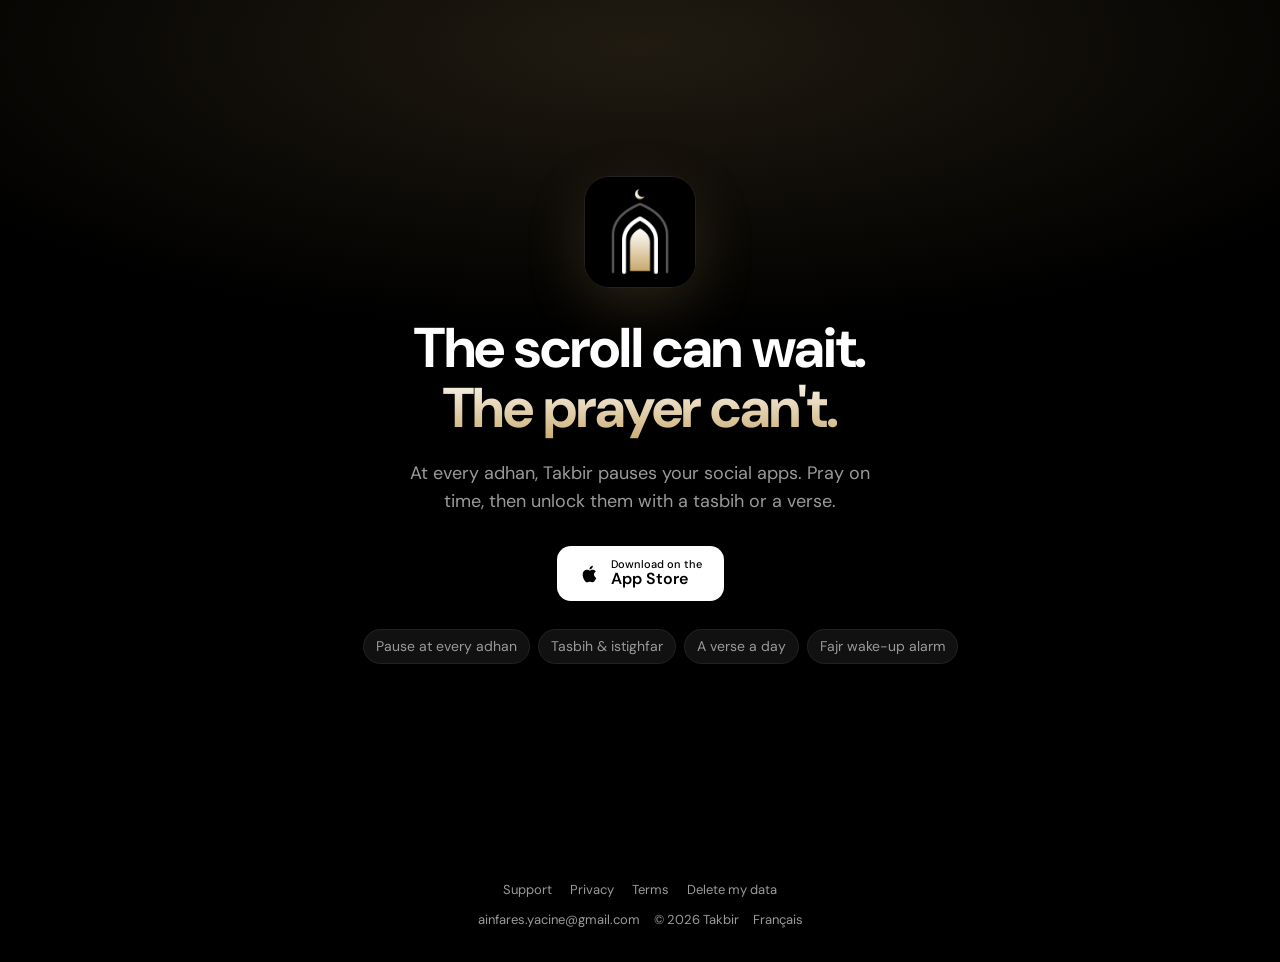
==== index.html @ b556cbb9 "Site web Takbir : accueil, confidentialité, conditions, support, suppression des données (FR/EN) Co-" ====
<!doctype html>
<html lang="fr">
<head>
  <meta charset="utf-8">
  <meta name="viewport" content="width=device-width, initial-scale=1">
  <title>Takbir — Le scroll peut attendre, la prière non</title>
  <meta name="title-fr" content="Takbir — Le scroll peut attendre, la prière non">
  <meta name="title-en" content="Takbir — The scroll can wait, the prayer can't">
  <meta name="description" content="Takbir met tes réseaux sociaux en pause à chaque adhan. Prie à l'heure, puis rouvre-les avec un tasbih ou un verset.">
  <meta property="og:title" content="Takbir — Le scroll peut attendre, la prière non">
  <meta property="og:description" content="Tes réseaux font une pause à chaque adhan.">
  <meta property="og:image" content="icon.png">
  <meta name="theme-color" content="#000000">
  <link rel="icon" href="icon.png">
  <link rel="apple-touch-icon" href="apple-touch-icon.png">
  <link rel="preconnect" href="https://fonts.googleapis.com">
  <link rel="preconnect" href="https://fonts.gstatic.com" crossorigin>
  <link href="https://fonts.googleapis.com/css2?family=DM+Sans:wght@400;500;600;700&display=swap" rel="stylesheet">
  <link rel="stylesheet" href="style.css">
  <script src="site.js"></script>
</head>
<body>
  <main>
    <section class="hero">
      <img class="app-icon" src="icon.png" alt="Takbir">

      <h1 data-l="fr">Le scroll peut attendre,<br><span class="gold">la prière non.</span></h1>
      <h1 data-l="en">The scroll can wait.<br><span class="gold">The prayer can't.</span></h1>

      <p data-l="fr">À chaque adhan, Takbir met tes réseaux sociaux en pause. Prie à l’heure, puis rouvre-les avec un tasbih ou un verset.</p>
      <p data-l="en">At every adhan, Takbir pauses your social apps. Pray on time, then unlock them with a tasbih or a verse.</p>

      <a class="store-button" data-appstore href="#">
        <svg viewBox="0 0 24 24" aria-hidden="true"><path fill="currentColor" d="M16.37 12.6c-.02-2.3 1.88-3.4 1.96-3.46-1.07-1.56-2.73-1.78-3.32-1.8-1.41-.14-2.76.83-3.47.83-.72 0-1.82-.81-2.99-.79-1.54.02-2.96.9-3.75 2.27-1.6 2.78-.41 6.89 1.15 9.14.76 1.1 1.67 2.34 2.86 2.3 1.15-.05 1.58-.74 2.97-.74 1.38 0 1.77.74 2.98.72 1.23-.02 2.01-1.12 2.76-2.23.87-1.28 1.23-2.52 1.25-2.58-.03-.01-2.39-.92-2.4-3.66ZM14.1 5.86c.63-.77 1.06-1.83.94-2.89-.91.04-2.01.61-2.66 1.37-.58.67-1.1 1.76-.96 2.8 1.01.08 2.05-.52 2.68-1.28Z"/></svg>
        <span>
          <small data-l="fr">Télécharger sur</small><small data-l="en">Download on the</small>
          App Store
        </span>
      </a>

      <ul class="features">
        <li data-l="fr">Pause à chaque adhan</li>
        <li data-l="fr">Tasbih &amp; istighfar</li>
        <li data-l="fr">Un verset par jour</li>
        <li data-l="fr">Réveil pour Fajr</li>
        <li data-l="en">Pause at every adhan</li>
        <li data-l="en">Tasbih &amp; istighfar</li>
        <li data-l="en">A verse a day</li>
        <li data-l="en">Fajr wake-up alarm</li>
      </ul>
    </section>
  </main>

  <footer>
    <nav>
      <a href="support.html">Support</a>
      <a href="privacy.html"><span data-l="fr">Confidentialité</span><span data-l="en">Privacy</span></a>
      <a href="terms.html"><span data-l="fr">Conditions</span><span data-l="en">Terms</span></a>
      <a href="delete-data.html"><span data-l="fr">Supprimer mes données</span><span data-l="en">Delete my data</span></a>
    </nav>
    <div class="meta">
      <a data-email href="#"></a>
      <span>© 2026 Takbir</span>
      <a data-lang-toggle href="#"></a>
    </div>
  </footer>
</body>
</html>
---- style.css ----
/* Takbir — « Noir et blanc, touche d'or », comme dans l'app. */

:root {
  --background: #000;
  --card: #111;
  --border: #222;
  --text: #fff;
  --secondary: #9a9a9a;
  --gold: #c9a86a;
  --gold-gradient: linear-gradient(180deg, #ffffff 0%, #c9a86a 100%);
}

* { box-sizing: border-box; }

/* Une seule langue visible à la fois */
html[data-lang="fr"] [data-l="en"],
html[data-lang="en"] [data-l="fr"] { display: none !important; }

html, body { margin: 0; min-height: 100%; }

body {
  background: var(--background);
  color: var(--text);
  font-family: "DM Sans", -apple-system, BlinkMacSystemFont, "Segoe UI", sans-serif;
  line-height: 1.55;
  -webkit-font-smoothing: antialiased;
  display: flex;
  flex-direction: column;
  min-height: 100vh;
}

/* Halo doré discret en haut de page */
body::before {
  content: "";
  position: fixed;
  inset: -30vh -20vw auto;
  height: 70vh;
  background: radial-gradient(ellipse at center, rgba(201, 168, 106, 0.16), transparent 65%);
  pointer-events: none;
  z-index: -1;
}

a { color: var(--text); }

main {
  flex: 1;
  width: 100%;
  max-width: 720px;
  margin: 0 auto;
  padding: 48px 20px;
}

/* ---------- Accueil ---------- */

.hero {
  min-height: calc(100vh - 140px);
  display: flex;
  flex-direction: column;
  align-items: center;
  justify-content: center;
  text-align: center;
  gap: 22px;
}

.app-icon {
  width: 112px;
  height: 112px;
  border-radius: 25px;
  border: 1px solid var(--border);
  box-shadow: 0 20px 60px rgba(201, 168, 106, 0.18);
}

.hero h1 {
  margin: 8px 0 0;
  font-size: clamp(34px, 7vw, 56px);
  line-height: 1.08;
  letter-spacing: -0.02em;
  font-weight: 700;
}

.gold {
  background: var(--gold-gradient);
  -webkit-background-clip: text;
  background-clip: text;
  color: transparent;
}

.hero p {
  margin: 0;
  max-width: 460px;
  font-size: 18px;
  color: var(--secondary);
}

.store-button {
  display: inline-flex;
  align-items: center;
  gap: 10px;
  margin-top: 8px;
  padding: 12px 22px;
  border-radius: 14px;
  background: var(--text);
  color: #000;
  text-decoration: none;
  font-weight: 600;
  transition: transform 0.15s ease;
}
.store-button:hover { transform: translateY(-1px); }
.store-button svg { width: 22px; height: 22px; }
.store-button small { display: block; font-size: 11px; font-weight: 500; line-height: 1.1; }
.store-button span { text-align: left; line-height: 1.15; }

.features {
  display: flex;
  flex-wrap: wrap;
  justify-content: center;
  gap: 8px;
  margin-top: 6px;
}
.features li {
  list-style: none;
  padding: 6px 12px;
  border: 1px solid var(--border);
  border-radius: 999px;
  background: var(--card);
  font-size: 14px;
  color: var(--secondary);
}
.features ul { padding: 0; margin: 0; display: contents; }

/* ---------- Pages de texte (confidentialité, conditions…) ---------- */

.back {
  display: inline-flex;
  align-items: center;
  gap: 10px;
  text-decoration: none;
  color: var(--secondary);
  font-size: 15px;
}
.back img { width: 32px; height: 32px; border-radius: 8px; }

.doc h1 {
  margin: 28px 0 4px;
  font-size: 34px;
  line-height: 1.15;
  letter-spacing: -0.01em;
}
.doc .updated { color: var(--secondary); font-size: 14px; margin: 0 0 28px; }
.doc h2 { margin: 32px 0 8px; font-size: 20px; }
.doc p, .doc li { color: #d6d6d6; }
.doc ul { padding-left: 20px; }
.doc strong { color: var(--text); }

.card {
  background: var(--card);
  border: 1px solid var(--border);
  border-radius: 18px;
  padding: 18px 20px;
  margin: 18px 0;
}

/* ---------- Pied de page ---------- */

footer {
  padding: 24px 20px 32px;
  text-align: center;
  font-size: 13px;
  color: var(--secondary);
}
footer nav { display: flex; flex-wrap: wrap; justify-content: center; gap: 6px 18px; margin-bottom: 10px; }
footer a { color: var(--secondary); text-decoration: none; }
footer a:hover { color: var(--text); }
footer .meta { display: flex; flex-wrap: wrap; justify-content: center; gap: 6px 14px; }
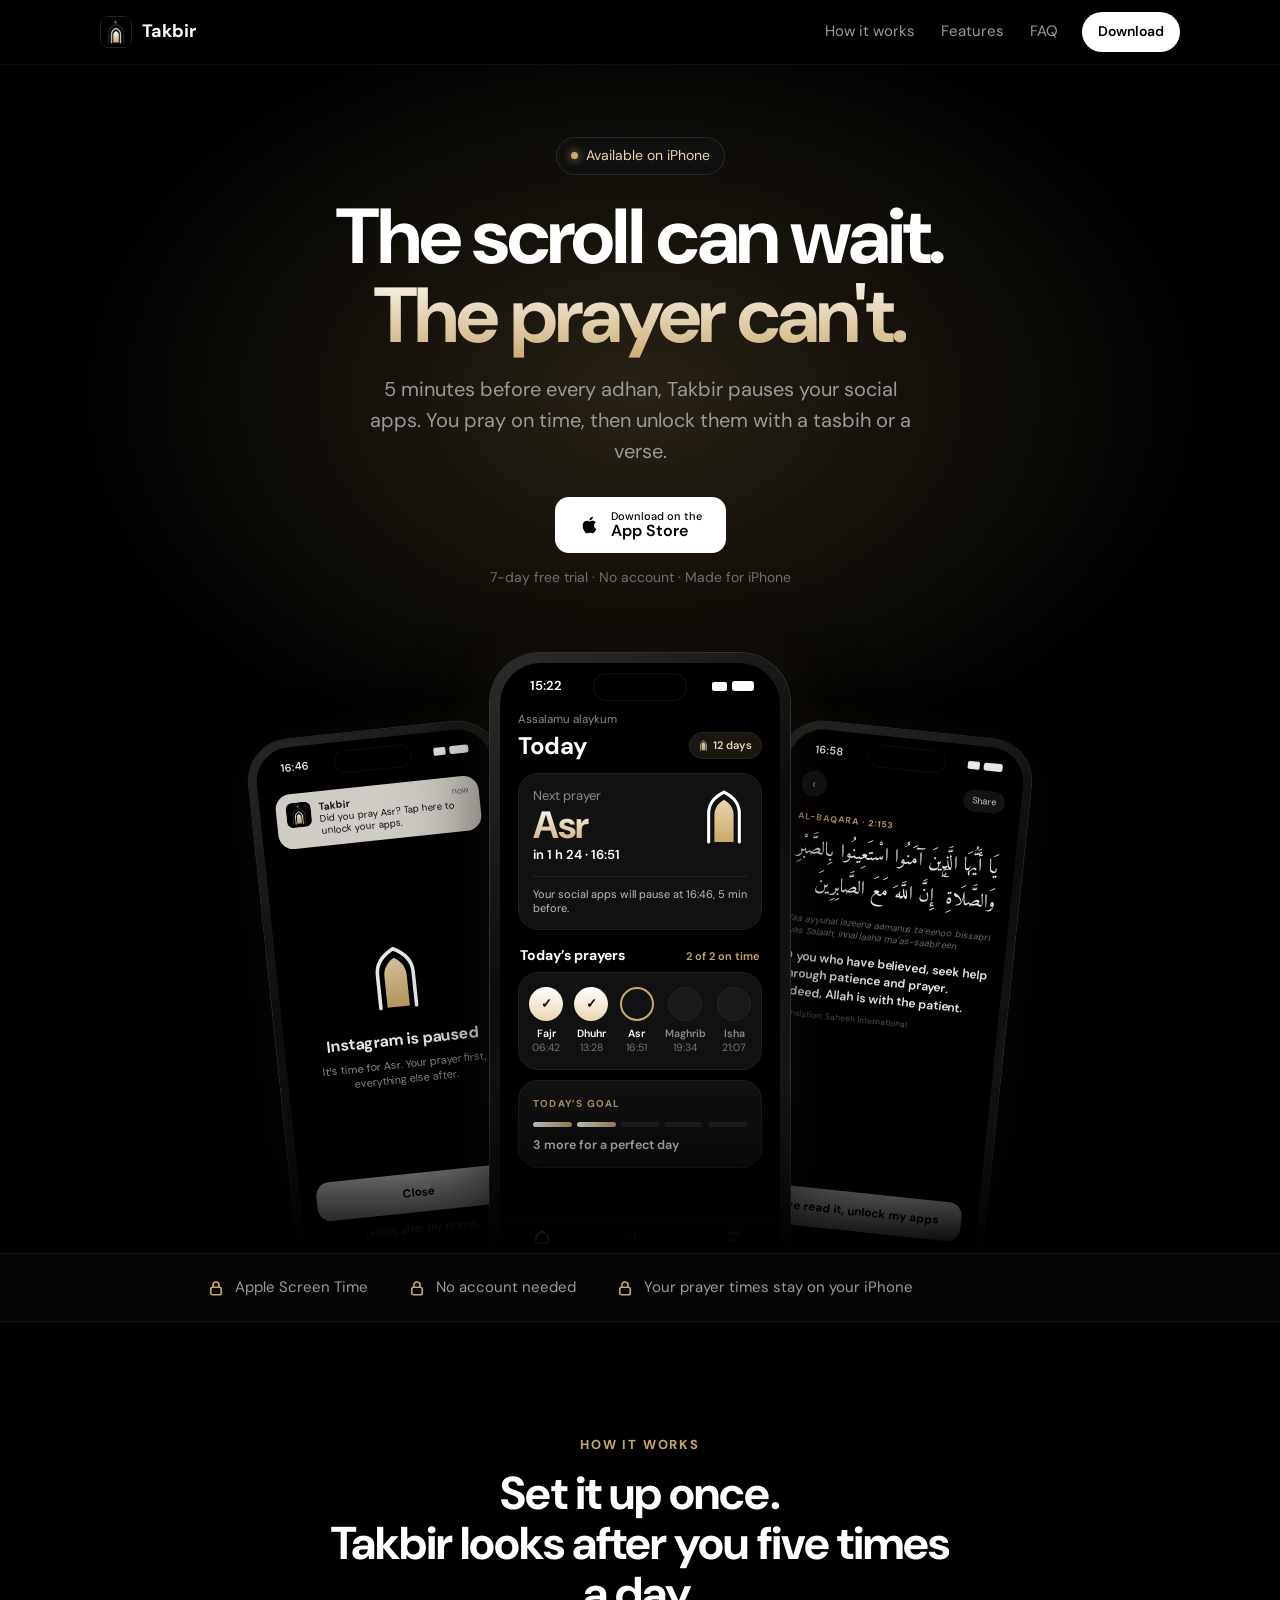
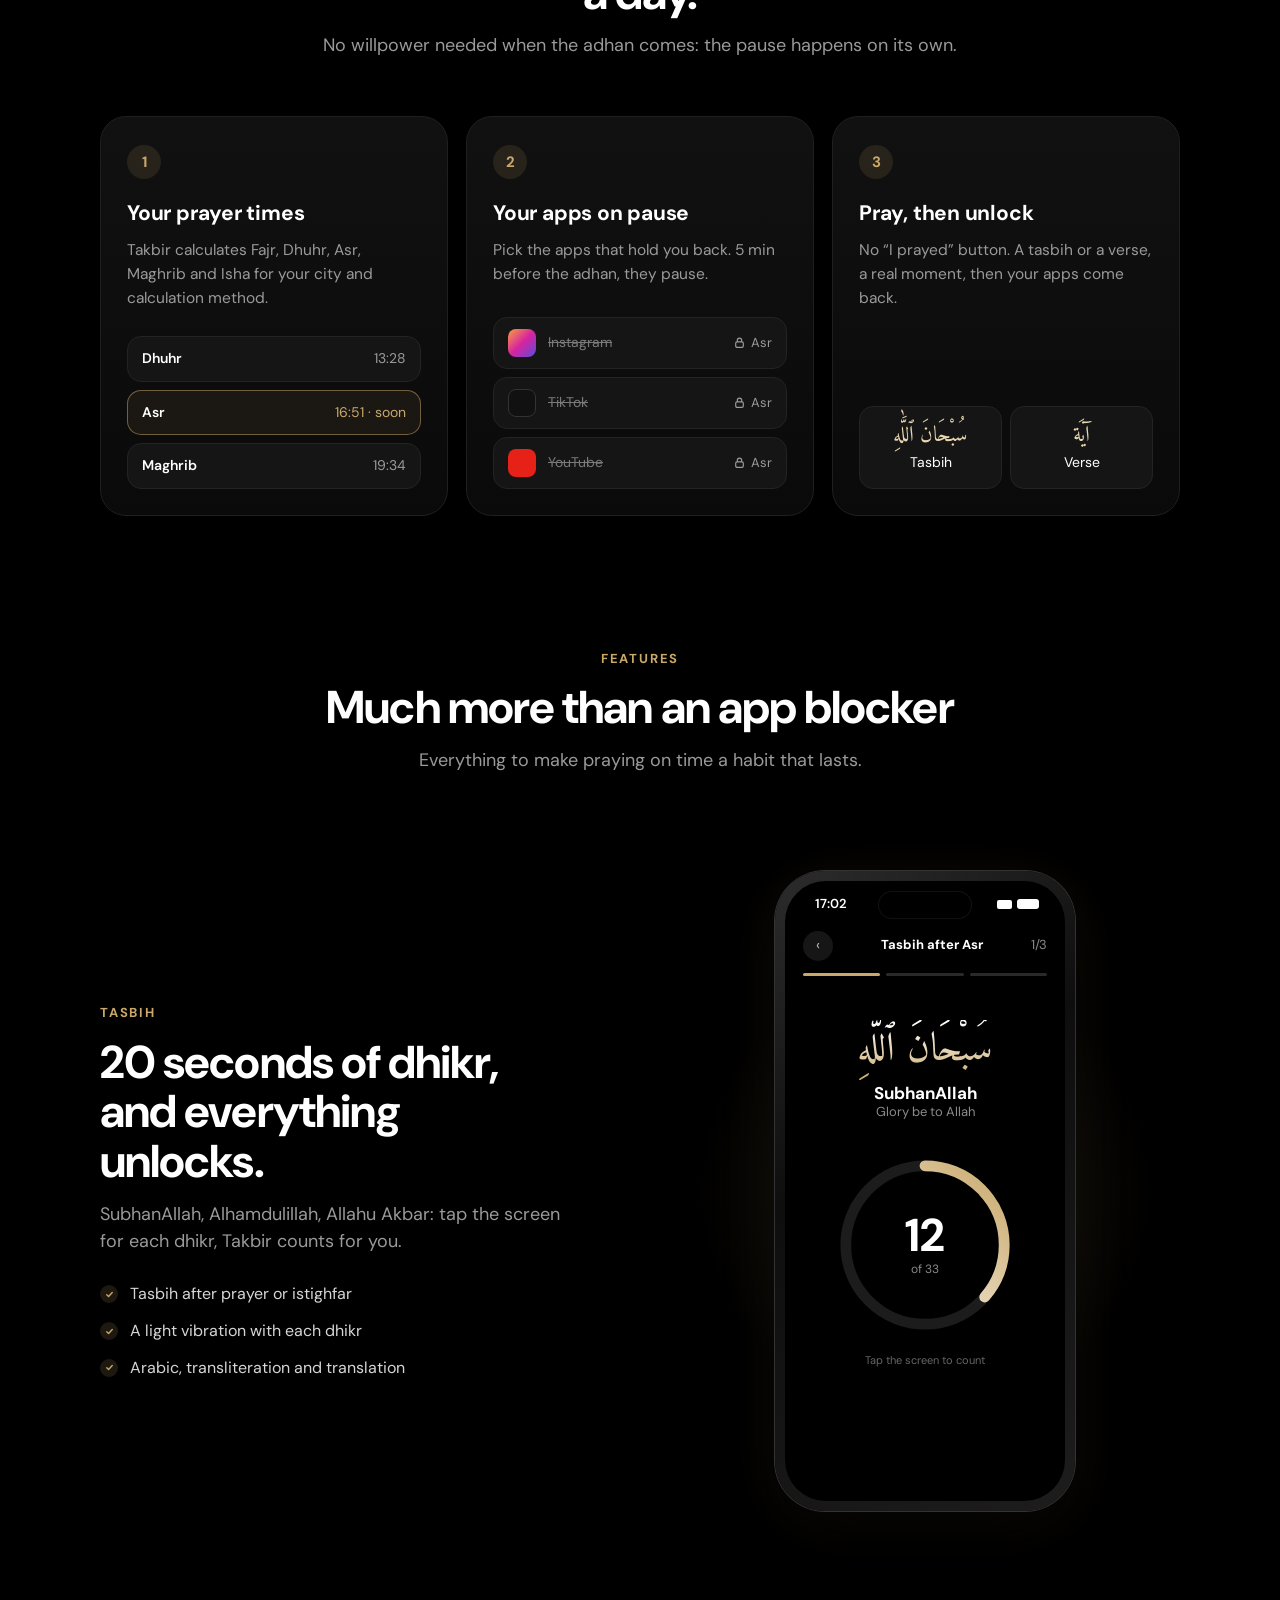
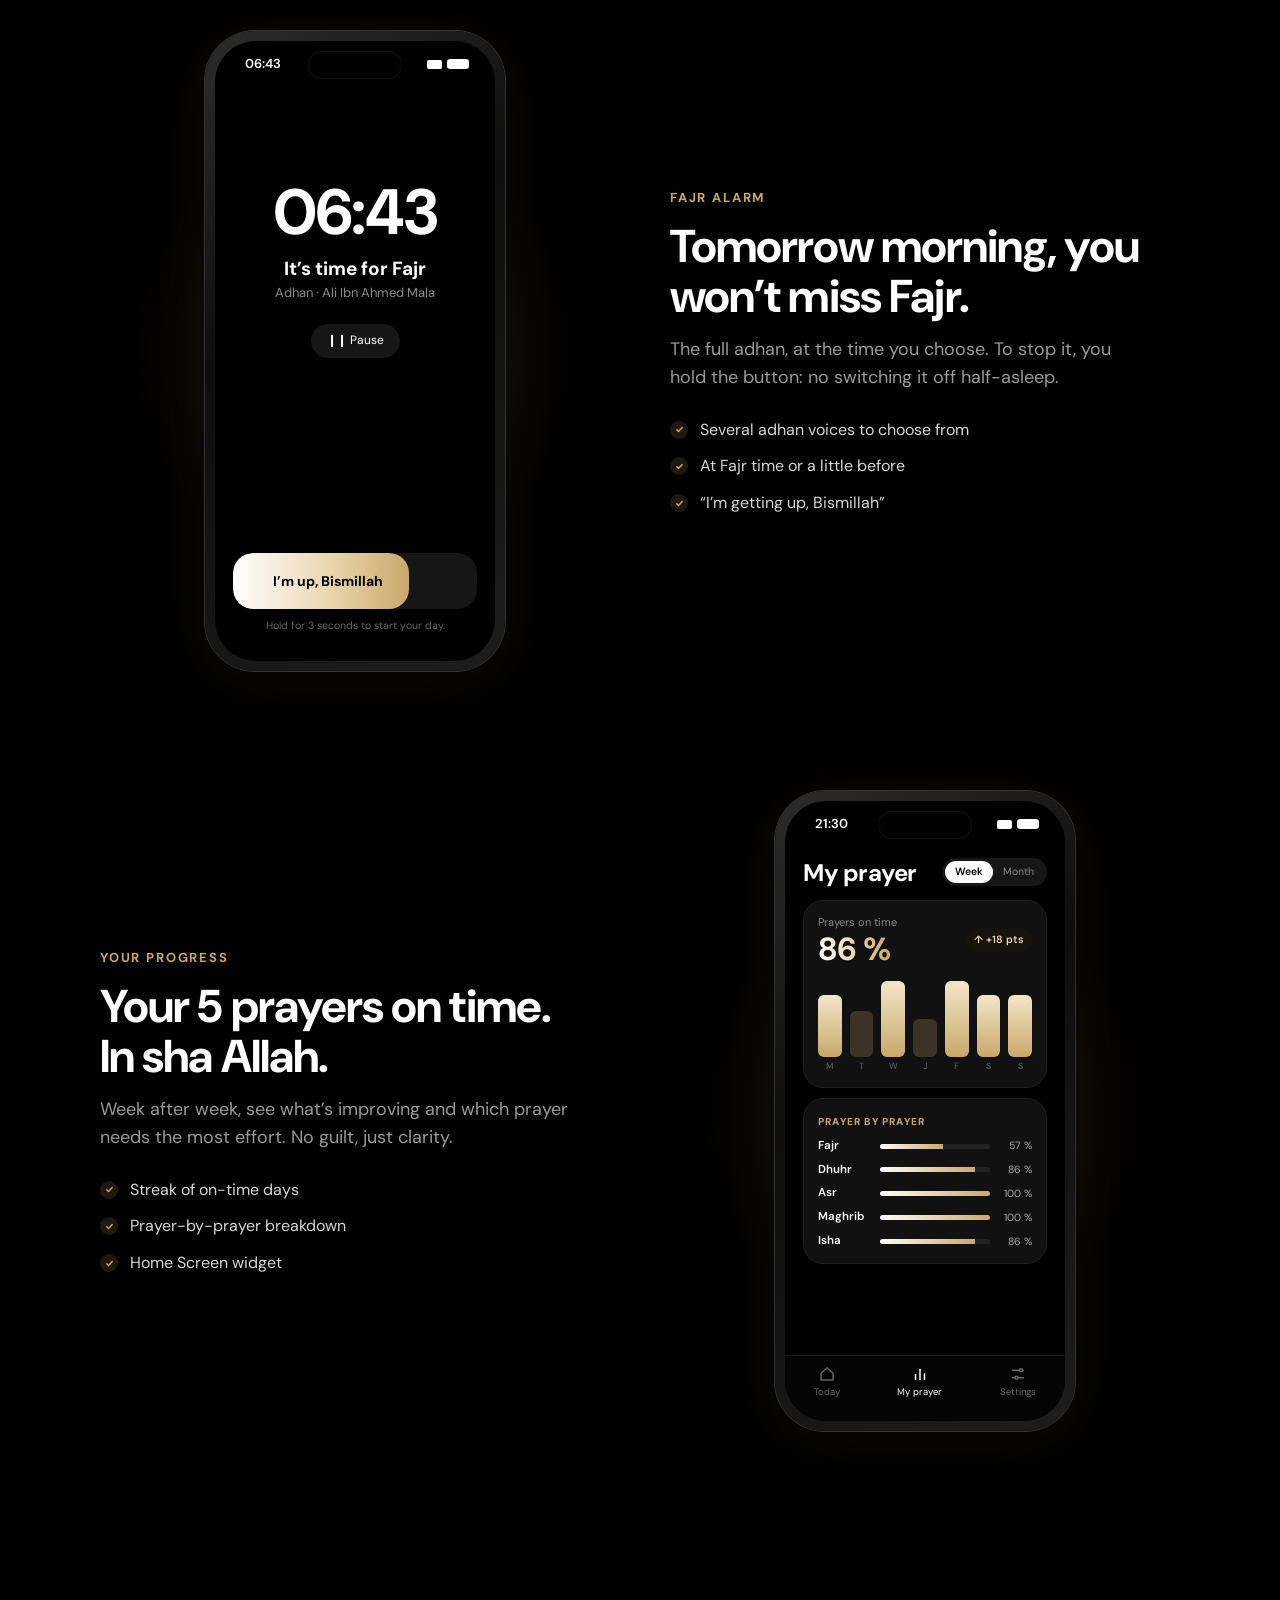
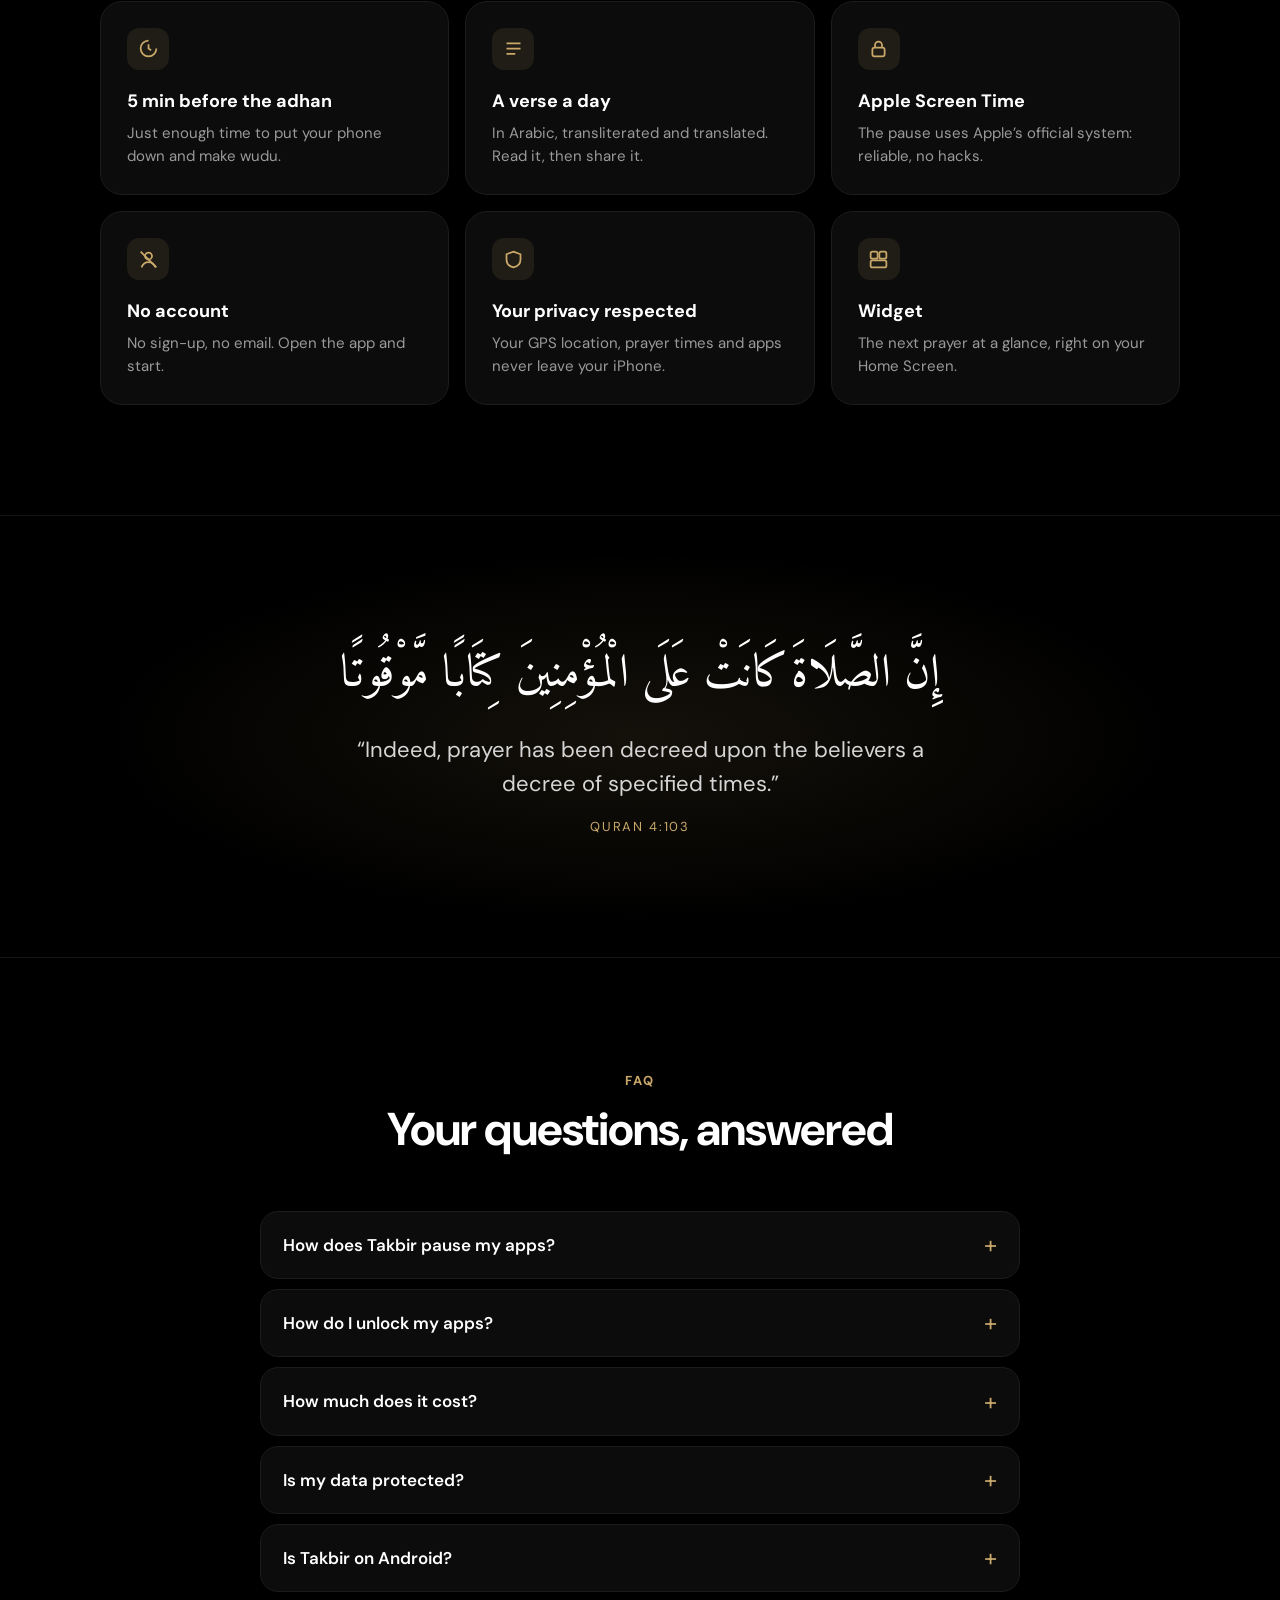
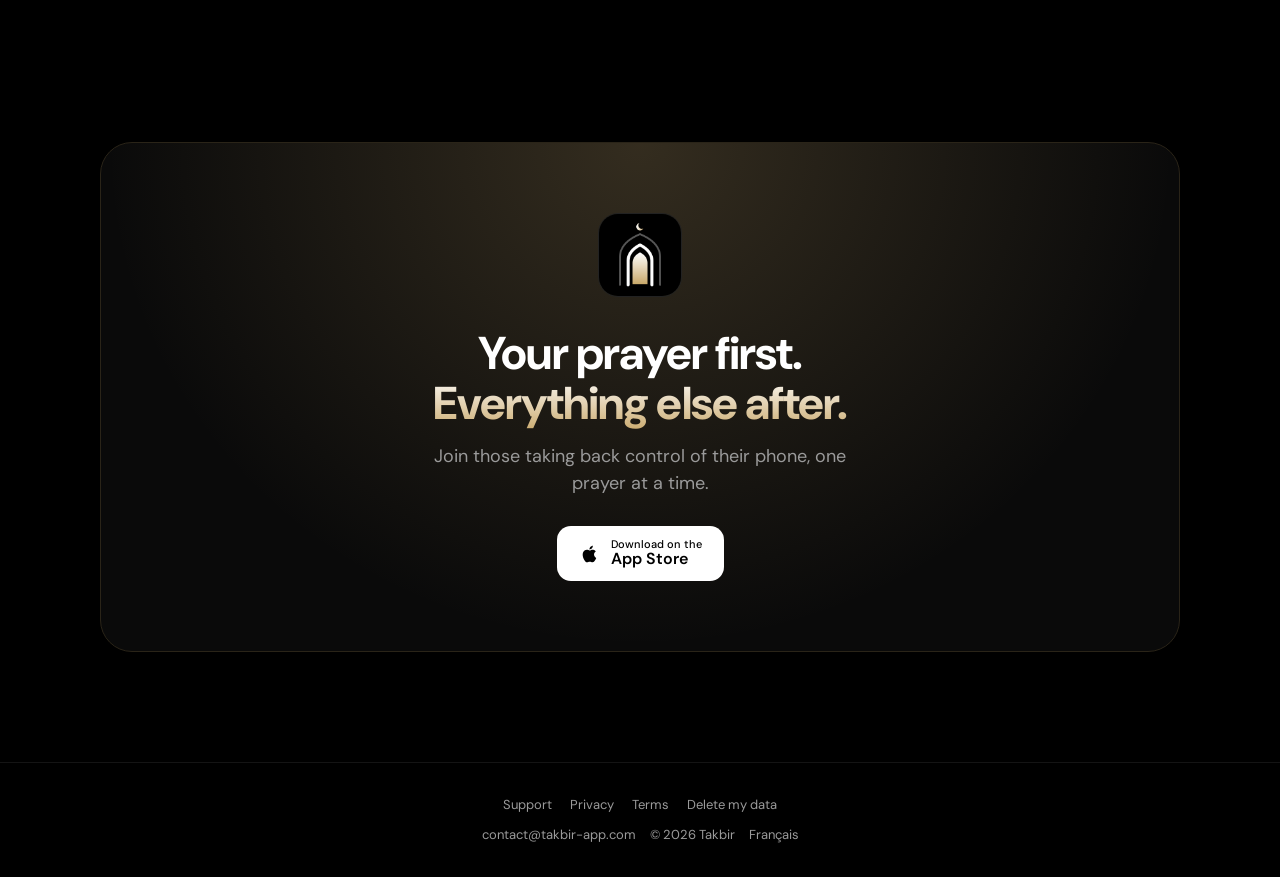
==== commit c1ed1cb8: "Site : nouvelle page d'accueil avec écrans de l'app, fonctionnement, fonctionnalités et questions Co" ====
--- a/index.html
+++ b/index.html
@@ -9,45 +9,444 @@
   <meta name="description" content="Takbir met tes réseaux sociaux en pause à chaque adhan. Prie à l'heure, puis rouvre-les avec un tasbih ou un verset.">
   <meta property="og:title" content="Takbir — Le scroll peut attendre, la prière non">
   <meta property="og:description" content="Tes réseaux font une pause à chaque adhan.">
-  <meta property="og:image" content="icon.png">
+  <meta property="og:image" content="https://takbir-app.com/icon.png">
   <meta name="theme-color" content="#000000">
+  <meta name="apple-itunes-app" content="app-id=6829789838">
   <link rel="icon" href="icon.png">
   <link rel="apple-touch-icon" href="apple-touch-icon.png">
   <link rel="preconnect" href="https://fonts.googleapis.com">
   <link rel="preconnect" href="https://fonts.gstatic.com" crossorigin>
-  <link href="https://fonts.googleapis.com/css2?family=DM+Sans:wght@400;500;600;700&display=swap" rel="stylesheet">
+  <link href="https://fonts.googleapis.com/css2?family=DM+Sans:wght@400;500;600;700&family=Amiri:wght@400;700&display=swap" rel="stylesheet">
   <link rel="stylesheet" href="style.css">
+  <link rel="stylesheet" href="home.css">
   <script src="site.js"></script>
 </head>
-<body>
+<body class="home">
+  <!-- Icônes réutilisées -->
+  <svg width="0" height="0" style="position:absolute" aria-hidden="true">
+    <defs>
+      <linearGradient id="archGold" x1="0" y1="0" x2="0" y2="1"><stop offset="0" stop-color="#E9D6AE"/><stop offset="1" stop-color="#C9A86A"/></linearGradient>
+    </defs>
+    <symbol id="arch" viewBox="0 0 48 60">
+      <path d="M8 56V26C8 15 16 8 24 4c8 4 16 11 16 22v30" fill="none" stroke="#fff" stroke-width="3.2" stroke-linecap="round"/>
+      <path d="M14 56V28c0-8 5-13 10-16 5 3 10 8 10 16v28z" fill="url(#archGold)"/>
+    </symbol>
+    <symbol id="apple" viewBox="0 0 24 24"><path fill="currentColor" d="M16.37 12.6c-.02-2.3 1.88-3.4 1.96-3.46-1.07-1.56-2.73-1.78-3.32-1.8-1.41-.14-2.76.83-3.47.83-.72 0-1.82-.81-2.99-.79-1.54.02-2.96.9-3.75 2.27-1.6 2.78-.41 6.89 1.15 9.14.76 1.1 1.67 2.34 2.86 2.3 1.15-.05 1.58-.74 2.97-.74 1.38 0 1.77.74 2.98.72 1.23-.02 2.01-1.12 2.76-2.23.87-1.28 1.23-2.52 1.25-2.58-.03-.01-2.39-.92-2.4-3.66ZM14.1 5.86c.63-.77 1.06-1.83.94-2.89-.91.04-2.01.61-2.66 1.37-.58.67-1.1 1.76-.96 2.8 1.01.08 2.05-.52 2.68-1.28Z"/></symbol>
+    <symbol id="lock" viewBox="0 0 24 24"><rect x="5" y="11" width="14" height="10" rx="2.5" fill="none" stroke="currentColor" stroke-width="2.2"/><path d="M8 11V8a4 4 0 0 1 8 0v3" fill="none" stroke="currentColor" stroke-width="2.2"/></symbol>
+  </svg>
+
+  <header class="topbar">
+    <div class="wrap">
+      <a class="brand" href="./"><img src="icon.png" alt="">Takbir</a>
+      <nav>
+        <a href="#fonctionnement"><span data-l="fr">Fonctionnement</span><span data-l="en">How it works</span></a>
+        <a href="#fonctionnalites"><span data-l="fr">Fonctionnalités</span><span data-l="en">Features</span></a>
+        <a href="#questions"><span data-l="fr">Questions</span><span data-l="en">FAQ</span></a>
+      </nav>
+      <a class="btn-small" data-appstore href="#"><span data-l="fr">Télécharger</span><span data-l="en">Download</span></a>
+    </div>
+  </header>
+
   <main>
-    <section class="hero">
-      <img class="app-icon" src="icon.png" alt="Takbir">
-
-      <h1 data-l="fr">Le scroll peut attendre,<br><span class="gold">la prière non.</span></h1>
-      <h1 data-l="en">The scroll can wait.<br><span class="gold">The prayer can't.</span></h1>
-
-      <p data-l="fr">À chaque adhan, Takbir met tes réseaux sociaux en pause. Prie à l’heure, puis rouvre-les avec un tasbih ou un verset.</p>
-      <p data-l="en">At every adhan, Takbir pauses your social apps. Pray on time, then unlock them with a tasbih or a verse.</p>
-
-      <a class="store-button" data-appstore href="#">
-        <svg viewBox="0 0 24 24" aria-hidden="true"><path fill="currentColor" d="M16.37 12.6c-.02-2.3 1.88-3.4 1.96-3.46-1.07-1.56-2.73-1.78-3.32-1.8-1.41-.14-2.76.83-3.47.83-.72 0-1.82-.81-2.99-.79-1.54.02-2.96.9-3.75 2.27-1.6 2.78-.41 6.89 1.15 9.14.76 1.1 1.67 2.34 2.86 2.3 1.15-.05 1.58-.74 2.97-.74 1.38 0 1.77.74 2.98.72 1.23-.02 2.01-1.12 2.76-2.23.87-1.28 1.23-2.52 1.25-2.58-.03-.01-2.39-.92-2.4-3.66ZM14.1 5.86c.63-.77 1.06-1.83.94-2.89-.91.04-2.01.61-2.66 1.37-.58.67-1.1 1.76-.96 2.8 1.01.08 2.05-.52 2.68-1.28Z"/></svg>
-        <span>
-          <small data-l="fr">Télécharger sur</small><small data-l="en">Download on the</small>
-          App Store
-        </span>
-      </a>
-
-      <ul class="features">
-        <li data-l="fr">Pause à chaque adhan</li>
-        <li data-l="fr">Tasbih &amp; istighfar</li>
-        <li data-l="fr">Un verset par jour</li>
-        <li data-l="fr">Réveil pour Fajr</li>
-        <li data-l="en">Pause at every adhan</li>
-        <li data-l="en">Tasbih &amp; istighfar</li>
-        <li data-l="en">A verse a day</li>
-        <li data-l="en">Fajr wake-up alarm</li>
+    <!-- ============ Haut de page ============ -->
+    <section class="hero-v2">
+      <div class="wrap">
+        <span class="pill"><i></i><span data-l="fr">Disponible sur iPhone</span><span data-l="en">Available on iPhone</span></span>
+
+        <h1 data-l="fr">Le scroll peut attendre,<br><span class="gold">la prière non.</span></h1>
+        <h1 data-l="en">The scroll can wait.<br><span class="gold">The prayer can't.</span></h1>
+
+        <p class="lead" data-l="fr">5 minutes avant chaque adhan, Takbir met tes réseaux sociaux en pause. Tu pries à l’heure, puis tu les rouvres avec un tasbih ou un verset.</p>
+        <p class="lead" data-l="en">5 minutes before every adhan, Takbir pauses your social apps. You pray on time, then unlock them with a tasbih or a verse.</p>
+
+        <a class="store-button" data-appstore href="#">
+          <svg aria-hidden="true"><use href="#apple"/></svg>
+          <span><small data-l="fr">Télécharger sur</small><small data-l="en">Download on the</small>App Store</span>
+        </a>
+        <p class="note" data-l="fr">7 jours offerts · Sans compte · Pensé pour iPhone</p>
+        <p class="note" data-l="en">7-day free trial · No account · Made for iPhone</p>
+      </div>
+
+      <div class="hero-phones">
+        <!-- Écran de pause -->
+        <div class="phone side left" aria-hidden="true">
+          <div class="screen">
+            <div class="sbar"><span>16:46</span><span class="icons"><i style="width:15px;height:9px"></i><i style="width:22px;height:10px;border-radius:3px"></i></span></div>
+            <div class="notif">
+              <img src="icon.png" alt="">
+              <div>
+                <b>Takbir <span data-l="fr">maintenant</span><span data-l="en">now</span></b>
+                <span data-l="fr">Tu as prié Asr ? Touche ici pour rouvrir tes apps.</span>
+                <span data-l="en">Did you pray Asr? Tap here to unlock your apps.</span>
+              </div>
+            </div>
+            <div class="shield">
+              <svg class="arch"><use href="#arch"/></svg>
+              <h4 data-l="fr">Instagram est en pause</h4>
+              <h4 data-l="en">Instagram is paused</h4>
+              <p data-l="fr">C’est l’heure de Asr. Ta prière d’abord, le reste ensuite.</p>
+              <p data-l="en">It’s time for Asr. Your prayer first, everything else after.</p>
+            </div>
+            <span class="btn-s" data-l="fr">Fermer</span><span class="btn-s" data-l="en">Close</span>
+            <span class="btn-ghost" data-l="fr">Rouvrir après ma prière</span><span class="btn-ghost" data-l="en">Unlock after my prayer</span>
+          </div>
+        </div>
+
+        <!-- Accueil -->
+        <div class="phone center" aria-hidden="true">
+          <div class="screen">
+            <div class="sbar"><span>15:22</span><span class="icons"><i style="width:15px;height:9px"></i><i style="width:22px;height:10px;border-radius:3px"></i></span></div>
+            <div class="s-hello">Assalamu alaykum</div>
+            <div class="s-title">
+              <b data-l="fr">Aujourd’hui</b><b data-l="en">Today</b>
+              <span class="chip-s"><svg viewBox="0 0 48 60"><use href="#arch"/></svg><span data-l="fr">12 jours</span><span data-l="en">12 days</span></span>
+            </div>
+            <div class="card-s">
+              <div class="next">
+                <div>
+                  <div class="muted" data-l="fr">Prochaine prière</div><div class="muted" data-l="en">Next prayer</div>
+                  <div class="big g">Asr</div>
+                  <div class="when" data-l="fr">dans 1 h 24 · 16:51</div><div class="when" data-l="en">in 1 h 24 · 16:51</div>
+                </div>
+                <svg class="arch"><use href="#arch"/></svg>
+              </div>
+              <div class="next-foot" data-l="fr">Tes réseaux se mettront en pause à 16:46, 5 min avant.</div>
+              <div class="next-foot" data-l="en">Your social apps will pause at 16:46, 5 min before.</div>
+            </div>
+            <div class="sec-t"><b data-l="fr">Tes prières du jour</b><b data-l="en">Today’s prayers</b><span data-l="fr">2 sur 2 à l’heure</span><span data-l="en">2 of 2 on time</span></div>
+            <div class="card-s prayers">
+              <div class="pr"><div class="c done">✓</div><b>Fajr</b><span>06:42</span></div>
+              <div class="pr"><div class="c done">✓</div><b>Dhuhr</b><span>13:28</span></div>
+              <div class="pr"><div class="c next-c"></div><b>Asr</b><span>16:51</span></div>
+              <div class="pr"><div class="c"></div><b class="muted">Maghrib</b><span>19:34</span></div>
+              <div class="pr"><div class="c"></div><b class="muted">Isha</b><span>21:07</span></div>
+            </div>
+            <div class="card-s goal">
+              <small data-l="fr">OBJECTIF DU JOUR</small><small data-l="en">TODAY’S GOAL</small>
+              <div class="bars5"><i class="on"></i><i class="on"></i><i></i><i></i><i></i></div>
+              <p data-l="fr">Encore 3 pour une journée parfaite</p><p data-l="en">3 more for a perfect day</p>
+            </div>
+            <div class="tabbar">
+              <div class="on"><svg viewBox="0 0 24 24" fill="none" stroke="currentColor" stroke-width="2"><path d="M4 11l8-7 8 7v9H4z"/></svg><span data-l="fr">Aujourd’hui</span><span data-l="en">Today</span></div>
+              <div><svg viewBox="0 0 24 24" fill="none" stroke="currentColor" stroke-width="2"><path d="M6 20V12M12 20V5M18 20v-9"/></svg><span data-l="fr">Ma prière</span><span data-l="en">My prayer</span></div>
+              <div><svg viewBox="0 0 24 24" fill="none" stroke="currentColor" stroke-width="2"><path d="M4 7h10M18 7h2M4 17h4M12 17h8"/><circle cx="16" cy="7" r="2"/><circle cx="10" cy="17" r="2"/></svg><span data-l="fr">Réglages</span><span data-l="en">Settings</span></div>
+            </div>
+          </div>
+        </div>
+
+        <!-- Verset -->
+        <div class="phone side right" aria-hidden="true">
+          <div class="screen">
+            <div class="sbar"><span>16:58</span><span class="icons"><i style="width:15px;height:9px"></i><i style="width:22px;height:10px;border-radius:3px"></i></span></div>
+            <div class="topnav"><span class="round">‹</span><span class="share" data-l="fr">Partager</span><span class="share" data-l="en">Share</span></div>
+            <div class="verse-ref">AL-BAQARA · 2:153</div>
+            <div class="verse-ar">يَا أَيُّهَا الَّذِينَ آمَنُوا اسْتَعِينُوا بِالصَّبْرِ وَالصَّلَاةِ ۚ إِنَّ اللَّهَ مَعَ الصَّابِرِينَ</div>
+            <div class="verse-ph">Yaa ayyuhal lazeena aamanus ta’eenoo bissabri was Salaah; innal laaha ma’as-saabireen</div>
+            <div class="verse-tr" data-l="fr">Vous qui croyez ! Armez-vous de patience et aidez-vous de la prière. Allah est avec ceux qui font preuve de constance.</div>
+            <div class="verse-tr" data-l="en">O you who have believed, seek help through patience and prayer. Indeed, Allah is with the patient.</div>
+            <div class="verse-cr" data-l="fr">Traduction : Rachid Maach</div><div class="verse-cr" data-l="en">Translation: Saheeh International</div>
+            <span class="btn-s" style="margin-top:auto;margin-bottom:30px" data-l="fr">J’ai lu, rouvrir mes apps</span>
+            <span class="btn-s" style="margin-top:auto;margin-bottom:30px" data-l="en">I’ve read it, unlock my apps</span>
+          </div>
+        </div>
+      </div>
+    </section>
+
+    <!-- ============ Bandeau ============ -->
+    <div class="strip">
+      <ul class="wrap">
+        <li><svg aria-hidden="true"><use href="#lock"/></svg><span data-l="fr">Temps d’écran d’Apple</span><span data-l="en">Apple Screen Time</span></li>
+        <li><svg aria-hidden="true"><use href="#lock"/></svg><span data-l="fr">Aucun compte à créer</span><span data-l="en">No account needed</span></li>
+        <li><svg aria-hidden="true"><use href="#lock"/></svg><span data-l="fr">Tes horaires restent sur ton iPhone</span><span data-l="en">Your prayer times stay on your iPhone</span></li>
       </ul>
+    </div>
+
+    <!-- ============ Fonctionnement ============ -->
+    <section class="block" id="fonctionnement">
+      <div class="wrap">
+        <div class="section-head reveal">
+          <span class="eyebrow" data-l="fr">Fonctionnement</span><span class="eyebrow" data-l="en">How it works</span>
+          <h2 data-l="fr">Tu règles une fois.<br>Takbir veille cinq fois par jour.</h2>
+          <h2 data-l="en">Set it up once.<br>Takbir looks after you five times a day.</h2>
+          <p data-l="fr">Pas besoin de volonté au moment de l’adhan : la pause arrive toute seule.</p>
+          <p data-l="en">No willpower needed when the adhan comes: the pause happens on its own.</p>
+        </div>
+
+        <div class="steps">
+          <div class="step reveal">
+            <div class="num">1</div>
+            <h3 data-l="fr">Tes horaires de prière</h3><h3 data-l="en">Your prayer times</h3>
+            <p data-l="fr">Takbir calcule Fajr, Dhuhr, Asr, Maghrib et Isha selon ta ville et ta méthode de calcul.</p>
+            <p data-l="en">Takbir calculates Fajr, Dhuhr, Asr, Maghrib and Isha for your city and calculation method.</p>
+            <div class="visual">
+              <div class="mini-row"><b>Dhuhr</b><span>13:28</span></div>
+              <div class="mini-row now"><b>Asr</b><span data-l="fr">16:51 · bientôt</span><span data-l="en">16:51 · soon</span></div>
+              <div class="mini-row"><b>Maghrib</b><span>19:34</span></div>
+            </div>
+          </div>
+
+          <div class="step reveal">
+            <div class="num">2</div>
+            <h3 data-l="fr">Tes apps en pause</h3><h3 data-l="en">Your apps on pause</h3>
+            <p data-l="fr">Tu choisis les apps qui te retiennent. 5 min avant l’adhan, elles se mettent en pause.</p>
+            <p data-l="en">Pick the apps that hold you back. 5 min before the adhan, they pause.</p>
+            <div class="visual">
+              <div class="mini-row"><span class="mini-app"><i class="app-dot" style="background:linear-gradient(135deg,#f9a03f,#d6249f,#5b4bdb)"></i><s>Instagram</s></span><span class="lock"><svg><use href="#lock"/></svg>Asr</span></div>
+              <div class="mini-row"><span class="mini-app"><i class="app-dot" style="background:#111;border:1px solid #333"></i><s>TikTok</s></span><span class="lock"><svg><use href="#lock"/></svg>Asr</span></div>
+              <div class="mini-row"><span class="mini-app"><i class="app-dot" style="background:#e62117"></i><s>YouTube</s></span><span class="lock"><svg><use href="#lock"/></svg>Asr</span></div>
+            </div>
+          </div>
+
+          <div class="step reveal">
+            <div class="num">3</div>
+            <h3 data-l="fr">Tu pries, puis tu rouvres</h3><h3 data-l="en">Pray, then unlock</h3>
+            <p data-l="fr">Pas de bouton « j’ai prié ». Un tasbih ou un verset, un vrai moment, puis tes apps reviennent.</p>
+            <p data-l="en">No “I prayed” button. A tasbih or a verse, a real moment, then your apps come back.</p>
+            <div class="visual">
+              <div class="choice">
+                <div><span class="ar">سُبْحَانَ ٱللَّٰهِ</span>Tasbih</div>
+                <div><span class="ar">آيَة</span><span data-l="fr">Verset</span><span data-l="en">Verse</span></div>
+              </div>
+            </div>
+          </div>
+        </div>
+      </div>
+    </section>
+
+    <!-- ============ Fonctionnalités ============ -->
+    <section class="block" id="fonctionnalites" style="padding-top:20px">
+      <div class="wrap">
+        <div class="section-head reveal">
+          <span class="eyebrow" data-l="fr">Fonctionnalités</span><span class="eyebrow" data-l="en">Features</span>
+          <h2 data-l="fr">Bien plus qu’un bloqueur d’apps</h2>
+          <h2 data-l="en">Much more than an app blocker</h2>
+          <p data-l="fr">Tout pour faire de la prière à l’heure une habitude qui dure.</p>
+          <p data-l="en">Everything to make praying on time a habit that lasts.</p>
+        </div>
+
+        <!-- Tasbih -->
+        <div class="row reveal">
+          <div class="row-text">
+            <span class="eyebrow">Tasbih</span>
+            <h2 data-l="fr">20 secondes de dhikr, et tout se rouvre.</h2>
+            <h2 data-l="en">20 seconds of dhikr, and everything unlocks.</h2>
+            <p class="lead" data-l="fr">SubhanAllah, Alhamdulillah, Allahu Akbar : tu touches l’écran à chaque dhikr, Takbir compte pour toi.</p>
+            <p class="lead" data-l="en">SubhanAllah, Alhamdulillah, Allahu Akbar: tap the screen for each dhikr, Takbir counts for you.</p>
+            <ul data-l="fr"><li>Tasbih après la prière ou istighfar</li><li>Vibration légère à chaque dhikr</li><li>Arabe, phonétique et traduction</li></ul>
+            <ul data-l="en"><li>Tasbih after prayer or istighfar</li><li>A light vibration with each dhikr</li><li>Arabic, transliteration and translation</li></ul>
+          </div>
+          <div class="row-phone">
+            <div class="phone" aria-hidden="true">
+              <div class="screen" id="tasbih" style="cursor:pointer">
+                <div class="sbar"><span>17:02</span><span class="icons"><i style="width:15px;height:9px"></i><i style="width:22px;height:10px;border-radius:3px"></i></span></div>
+                <div class="topnav" style="margin-bottom:8px"><span class="round">‹</span><b style="font-size:13px" data-l="fr">Tasbih après Asr</b><b style="font-size:13px" data-l="en">Tasbih after Asr</b><span class="muted">1/3</span></div>
+                <div class="seg3"><i class="on"></i><i></i><i></i></div>
+                <div class="tas">
+                  <div class="ar g">سُبْحَانَ ٱللَّٰهِ</div>
+                  <b>SubhanAllah</b>
+                  <span class="muted" data-l="fr">Gloire à Allah</span><span class="muted" data-l="en">Glory be to Allah</span>
+                </div>
+                <div class="ring">
+                  <svg viewBox="0 0 100 100">
+                    <defs><linearGradient id="ringG" x1="0" y1="0" x2="1" y2="1"><stop offset="0" stop-color="#fff"/><stop offset="1" stop-color="#C9A86A"/></linearGradient></defs>
+                    <circle cx="50" cy="50" r="44" fill="none" stroke="#1c1c1c" stroke-width="6"/>
+                    <circle id="ringBar" cx="50" cy="50" r="44" fill="none" stroke="url(#ringG)" stroke-width="6" stroke-linecap="round" stroke-dasharray="276.5" stroke-dashoffset="176"/>
+                  </svg>
+                  <div class="val"><b id="tasbihCount">12</b><span data-l="fr">sur 33</span><span data-l="en">of 33</span></div>
+                </div>
+                <div class="tap-hint" data-l="fr">Touche l’écran pour compter</div>
+                <div class="tap-hint" data-l="en">Tap the screen to count</div>
+              </div>
+            </div>
+          </div>
+        </div>
+
+        <!-- Réveil Fajr -->
+        <div class="row flip reveal">
+          <div class="row-text">
+            <span class="eyebrow" data-l="fr">Réveil Fajr</span><span class="eyebrow" data-l="en">Fajr alarm</span>
+            <h2 data-l="fr">Demain matin, tu ne rates pas Fajr.</h2>
+            <h2 data-l="en">Tomorrow morning, you won’t miss Fajr.</h2>
+            <p class="lead" data-l="fr">L’adhan en entier, à l’heure que tu choisis. Pour l’arrêter, tu maintiens le bouton : impossible de l’éteindre à moitié endormi.</p>
+            <p class="lead" data-l="en">The full adhan, at the time you choose. To stop it, you hold the button: no switching it off half-asleep.</p>
+            <ul data-l="fr"><li>Plusieurs voix d’adhan au choix</li><li>À l’heure de Fajr ou un peu avant</li><li>« Je me lève, Bismillah »</li></ul>
+            <ul data-l="en"><li>Several adhan voices to choose from</li><li>At Fajr time or a little before</li><li>“I’m getting up, Bismillah”</li></ul>
+          </div>
+          <div class="row-phone">
+            <div class="phone" aria-hidden="true">
+              <div class="screen">
+                <div class="sbar"><span>06:43</span><span class="icons"><i style="width:15px;height:9px"></i><i style="width:22px;height:10px;border-radius:3px"></i></span></div>
+                <div class="alarm">
+                  <div class="time">06:43</div>
+                  <h4 data-l="fr">C’est l’heure de Fajr</h4><h4 data-l="en">It’s time for Fajr</h4>
+                  <div class="muted">Adhan · Ali Ibn Ahmed Mala</div>
+                  <span class="pause" data-l="fr">❙❙ Mettre en pause</span><span class="pause" data-l="en">❙❙ Pause</span>
+                </div>
+                <div class="slide"><span data-l="fr">Je me lève, Bismillah</span><span data-l="en">I’m up, Bismillah</span></div>
+                <div class="slide-note" data-l="fr">Maintiens 3 secondes pour commencer ta journée.</div>
+                <div class="slide-note" data-l="en">Hold for 3 seconds to start your day.</div>
+              </div>
+            </div>
+          </div>
+        </div>
+
+        <!-- Suivi -->
+        <div class="row reveal">
+          <div class="row-text">
+            <span class="eyebrow" data-l="fr">Ta progression</span><span class="eyebrow" data-l="en">Your progress</span>
+            <h2 data-l="fr">Tes 5 prières à l’heure. In sha Allah.</h2>
+            <h2 data-l="en">Your 5 prayers on time. In sha Allah.</h2>
+            <p class="lead" data-l="fr">Semaine après semaine, tu vois ce qui progresse et quelle prière te demande le plus d’effort. Sans culpabilité, juste de la clarté.</p>
+            <p class="lead" data-l="en">Week after week, see what’s improving and which prayer needs the most effort. No guilt, just clarity.</p>
+            <ul data-l="fr"><li>Série de jours à l’heure</li><li>Détail prière par prière</li><li>Widget sur l’écran d’accueil</li></ul>
+            <ul data-l="en"><li>Streak of on-time days</li><li>Prayer-by-prayer breakdown</li><li>Home Screen widget</li></ul>
+          </div>
+          <div class="row-phone">
+            <div class="phone" aria-hidden="true">
+              <div class="screen">
+                <div class="sbar"><span>21:30</span><span class="icons"><i style="width:15px;height:9px"></i><i style="width:22px;height:10px;border-radius:3px"></i></span></div>
+                <div class="s-title" style="margin-top:6px">
+                  <b data-l="fr">Ma prière</b><b data-l="en">My prayer</b>
+                  <span class="seg"><span class="on" data-l="fr">Semaine</span><span class="on" data-l="en">Week</span><span data-l="fr">Mois</span><span data-l="en">Month</span></span>
+                </div>
+                <div class="card-s">
+                  <div class="muted" style="font-size:11px" data-l="fr">Prières à l’heure</div><div class="muted" style="font-size:11px" data-l="en">Prayers on time</div>
+                  <div class="kpi"><b class="gh">86 %</b><span class="up">↑ +18 pts</span></div>
+                  <div class="chart">
+                    <div><i style="height:62px"></i><span data-l="fr">L</span><span data-l="en">M</span></div>
+                    <div><i class="low" style="height:46px"></i><span data-l="fr">M</span><span data-l="en">T</span></div>
+                    <div><i style="height:76px"></i><span data-l="fr">M</span><span data-l="en">W</span></div>
+                    <div><i class="low" style="height:38px"></i><span>J</span></div>
+                    <div><i style="height:76px"></i><span data-l="fr">V</span><span data-l="en">F</span></div>
+                    <div><i style="height:62px"></i><span>S</span></div>
+                    <div><i style="height:62px"></i><span data-l="fr">D</span><span data-l="en">S</span></div>
+                  </div>
+                </div>
+                <div class="card-s per">
+                  <small data-l="fr">PRIÈRE PAR PRIÈRE</small><small data-l="en">PRAYER BY PRAYER</small>
+                  <div class="per-row"><b>Fajr</b><div class="bar"><i style="width:57%"></i></div><span>57 %</span></div>
+                  <div class="per-row"><b>Dhuhr</b><div class="bar"><i style="width:86%"></i></div><span>86 %</span></div>
+                  <div class="per-row"><b>Asr</b><div class="bar"><i style="width:100%"></i></div><span>100 %</span></div>
+                  <div class="per-row"><b>Maghrib</b><div class="bar"><i style="width:100%"></i></div><span>100 %</span></div>
+                  <div class="per-row"><b>Isha</b><div class="bar"><i style="width:86%"></i></div><span>86 %</span></div>
+                </div>
+                <div class="tabbar">
+                  <div><svg viewBox="0 0 24 24" fill="none" stroke="currentColor" stroke-width="2"><path d="M4 11l8-7 8 7v9H4z"/></svg><span data-l="fr">Aujourd’hui</span><span data-l="en">Today</span></div>
+                  <div class="on"><svg viewBox="0 0 24 24" fill="none" stroke="currentColor" stroke-width="2"><path d="M6 20V12M12 20V5M18 20v-9"/></svg><span data-l="fr">Ma prière</span><span data-l="en">My prayer</span></div>
+                  <div><svg viewBox="0 0 24 24" fill="none" stroke="currentColor" stroke-width="2"><path d="M4 7h10M18 7h2M4 17h4M12 17h8"/><circle cx="16" cy="7" r="2"/><circle cx="10" cy="17" r="2"/></svg><span data-l="fr">Réglages</span><span data-l="en">Settings</span></div>
+                </div>
+              </div>
+            </div>
+          </div>
+        </div>
+      </div>
+    </section>
+
+    <!-- ============ Atouts ============ -->
+    <section class="block" style="padding-top:20px">
+      <div class="wrap">
+        <div class="grid">
+          <div class="tile reveal">
+            <div class="ico"><svg viewBox="0 0 24 24" fill="none" stroke="currentColor" stroke-width="2"><path d="M12 3a9 9 0 1 0 9 9"/><path d="M12 7v5l3 2"/></svg></div>
+            <h3 data-l="fr">5 min avant l’adhan</h3><h3 data-l="en">5 min before the adhan</h3>
+            <p data-l="fr">Le temps de poser ton téléphone et de faire tes ablutions.</p>
+            <p data-l="en">Just enough time to put your phone down and make wudu.</p>
+          </div>
+          <div class="tile reveal">
+            <div class="ico"><svg viewBox="0 0 24 24" fill="none" stroke="currentColor" stroke-width="2"><path d="M4 6h16M4 12h16M4 18h10"/></svg></div>
+            <h3 data-l="fr">Un verset par jour</h3><h3 data-l="en">A verse a day</h3>
+            <p data-l="fr">En arabe, en phonétique et traduit. À lire, puis à partager.</p>
+            <p data-l="en">In Arabic, transliterated and translated. Read it, then share it.</p>
+          </div>
+          <div class="tile reveal">
+            <div class="ico"><svg viewBox="0 0 24 24" fill="none" stroke="currentColor" stroke-width="2"><rect x="5" y="11" width="14" height="10" rx="2.5"/><path d="M8 11V8a4 4 0 0 1 8 0v3"/></svg></div>
+            <h3 data-l="fr">Temps d’écran d’Apple</h3><h3 data-l="en">Apple Screen Time</h3>
+            <p data-l="fr">La pause passe par le système officiel d’Apple : fiable et sans bidouille.</p>
+            <p data-l="en">The pause uses Apple’s official system: reliable, no hacks.</p>
+          </div>
+          <div class="tile reveal">
+            <div class="ico"><svg viewBox="0 0 24 24" fill="none" stroke="currentColor" stroke-width="2"><circle cx="12" cy="8" r="4"/><path d="M4 21c1.5-4 4.5-6 8-6s6.5 2 8 6"/><path d="M3 3l18 18"/></svg></div>
+            <h3 data-l="fr">Aucun compte</h3><h3 data-l="en">No account</h3>
+            <p data-l="fr">Pas d’inscription, pas d’e-mail. Tu ouvres l’app et tu commences.</p>
+            <p data-l="en">No sign-up, no email. Open the app and start.</p>
+          </div>
+          <div class="tile reveal">
+            <div class="ico"><svg viewBox="0 0 24 24" fill="none" stroke="currentColor" stroke-width="2"><path d="M12 3l8 3v6c0 5-3.5 8-8 9-4.5-1-8-4-8-9V6z"/></svg></div>
+            <h3 data-l="fr">Ta vie privée respectée</h3><h3 data-l="en">Your privacy respected</h3>
+            <p data-l="fr">Ta position GPS, tes horaires et tes apps ne quittent jamais ton iPhone.</p>
+            <p data-l="en">Your GPS location, prayer times and apps never leave your iPhone.</p>
+          </div>
+          <div class="tile reveal">
+            <div class="ico"><svg viewBox="0 0 24 24" fill="none" stroke="currentColor" stroke-width="2"><rect x="3" y="3" width="8" height="8" rx="2"/><rect x="13" y="3" width="8" height="8" rx="2"/><rect x="3" y="13" width="18" height="8" rx="2"/></svg></div>
+            <h3 data-l="fr">Widget</h3><h3 data-l="en">Widget</h3>
+            <p data-l="fr">La prochaine prière d’un coup d’œil, sur ton écran d’accueil.</p>
+            <p data-l="en">The next prayer at a glance, right on your Home Screen.</p>
+          </div>
+        </div>
+      </div>
+    </section>
+
+    <!-- ============ Verset ============ -->
+    <section class="ayah">
+      <div class="wrap reveal">
+        <p class="ar">إِنَّ الصَّلَاةَ كَانَتْ عَلَى الْمُؤْمِنِينَ كِتَابًا مَّوْقُوتًا</p>
+        <blockquote data-l="fr">« La prière est, pour les croyants, une obligation à des heures bien déterminées. »</blockquote>
+        <blockquote data-l="en">“Indeed, prayer has been decreed upon the believers a decree of specified times.”</blockquote>
+        <cite data-l="fr">CORAN 4:103</cite><cite data-l="en">QURAN 4:103</cite>
+      </div>
+    </section>
+
+    <!-- ============ Questions ============ -->
+    <section class="block" id="questions">
+      <div class="wrap">
+        <div class="section-head reveal">
+          <span class="eyebrow" data-l="fr">Questions</span><span class="eyebrow" data-l="en">FAQ</span>
+          <h2 data-l="fr">Tes questions, nos réponses</h2><h2 data-l="en">Your questions, answered</h2>
+        </div>
+        <div class="faq reveal">
+          <details data-l="fr"><summary>Comment Takbir met mes apps en pause ?</summary>
+            <p>Takbir utilise Temps d’écran, le système officiel d’Apple. Tu choisis les apps une fois, et elles se mettent en pause automatiquement 5 minutes avant chaque adhan.</p></details>
+          <details data-l="en"><summary>How does Takbir pause my apps?</summary>
+            <p>Takbir uses Screen Time, Apple’s official system. You pick the apps once, and they pause automatically 5 minutes before every adhan.</p></details>
+
+          <details data-l="fr"><summary>Comment je rouvre mes apps ?</summary>
+            <p>Après ta prière, tu fais un court tasbih ou tu lis le verset du jour. Tes apps se rouvrent tout de suite.</p></details>
+          <details data-l="en"><summary>How do I unlock my apps?</summary>
+            <p>After your prayer, do a short tasbih or read the verse of the day. Your apps unlock right away.</p></details>
+
+          <details data-l="fr"><summary>Combien ça coûte ?</summary>
+            <p>Tu peux essayer Takbir gratuitement pendant 7 jours avec l’abonnement annuel. Le prix est affiché dans l’app avant toute validation, et tu peux annuler à tout moment depuis les Réglages de ton iPhone.</p></details>
+          <details data-l="en"><summary>How much does it cost?</summary>
+            <p>You can try Takbir free for 7 days with the yearly plan. The price is shown in the app before you confirm, and you can cancel anytime from your iPhone Settings.</p></details>
+
+          <details data-l="fr"><summary>Mes données sont-elles protégées ?</summary>
+            <p>Oui. Ta position, tes horaires de prière et les apps que tu choisis restent sur ton iPhone. Il n’y a pas de compte à créer. Tous les détails sont dans la <a href="privacy.html">politique de confidentialité</a>.</p></details>
+          <details data-l="en"><summary>Is my data protected?</summary>
+            <p>Yes. Your location, prayer times and the apps you choose stay on your iPhone. There’s no account to create. All the details are in the <a href="privacy.html">privacy policy</a>.</p></details>
+
+          <details data-l="fr"><summary>Takbir existe sur Android ?</summary>
+            <p>Pas encore : Takbir est disponible sur iPhone (iOS 18 ou plus récent).</p></details>
+          <details data-l="en"><summary>Is Takbir on Android?</summary>
+            <p>Not yet: Takbir is available on iPhone (iOS 18 or later).</p></details>
+        </div>
+      </div>
+    </section>
+
+    <!-- ============ Appel final ============ -->
+    <section class="cta">
+      <div class="wrap">
+        <div class="cta-box reveal">
+          <img src="icon.png" alt="">
+          <h2 data-l="fr">Ta prière d’abord.<br><span class="gold">Le reste ensuite.</span></h2>
+          <h2 data-l="en">Your prayer first.<br><span class="gold">Everything else after.</span></h2>
+          <p data-l="fr">Rejoins ceux qui reprennent le contrôle de leur téléphone, une prière à la fois.</p>
+          <p data-l="en">Join those taking back control of their phone, one prayer at a time.</p>
+          <a class="store-button" data-appstore href="#">
+            <svg aria-hidden="true"><use href="#apple"/></svg>
+            <span><small data-l="fr">Télécharger sur</small><small data-l="en">Download on the</small>App Store</span>
+          </a>
+        </div>
+      </div>
     </section>
   </main>
 
@@ -64,5 +463,31 @@
       <a data-lang-toggle href="#"></a>
     </div>
   </footer>
+
+  <script>
+    // Apparition douce des sections au défilement
+    (function () {
+      var items = document.querySelectorAll(".reveal");
+      if (!("IntersectionObserver" in window)) { items.forEach(function (e) { e.classList.add("visible"); }); return; }
+      var io = new IntersectionObserver(function (entries) {
+        entries.forEach(function (e) { if (e.isIntersecting) { e.target.classList.add("visible"); io.unobserve(e.target); } });
+      }, { rootMargin: "0px 0px -60px 0px" });
+      items.forEach(function (e) { io.observe(e); });
+    })();
+
+    // Le tasbih du site : touche le téléphone pour compter
+    (function () {
+      var screen = document.getElementById("tasbih");
+      var count = document.getElementById("tasbihCount");
+      var bar = document.getElementById("ringBar");
+      var n = 12, total = 276.5;
+      screen.addEventListener("click", function () {
+        n = n >= 33 ? 1 : n + 1;
+        count.textContent = n;
+        bar.style.strokeDashoffset = total - total * n / 33;
+        if (navigator.vibrate) navigator.vibrate(8);
+      });
+    })();
+  </script>
 </body>
 </html>
--- a/home.css
+++ b/home.css
@@ -0,0 +1,342 @@
+/* Takbir — page d'accueil (le reste du site utilise seulement style.css). */
+
+body.home { overflow-x: clip; }
+body.home main { max-width: none; padding: 0; }
+body.home::before { display: none; }
+
+.wrap { width: 100%; max-width: 1120px; margin: 0 auto; padding: 0 20px; }
+
+/* ---------- En-tête ---------- */
+
+.topbar {
+  position: sticky; top: 0; z-index: 50;
+  background: rgba(0, 0, 0, 0.72);
+  backdrop-filter: saturate(160%) blur(16px);
+  -webkit-backdrop-filter: saturate(160%) blur(16px);
+  border-bottom: 1px solid rgba(255, 255, 255, 0.06);
+}
+.topbar .wrap { display: flex; align-items: center; gap: 24px; height: 64px; }
+.brand { display: flex; align-items: center; gap: 10px; text-decoration: none; font-weight: 700; font-size: 18px; }
+.brand img { width: 32px; height: 32px; border-radius: 8px; border: 1px solid var(--border); }
+.topbar nav { display: flex; gap: 26px; margin-left: auto; }
+.topbar nav a { color: var(--secondary); text-decoration: none; font-size: 15px; }
+.topbar nav a:hover { color: var(--text); }
+.btn-small {
+  padding: 9px 16px; border-radius: 999px; background: var(--text); color: #000;
+  text-decoration: none; font-weight: 600; font-size: 14px; white-space: nowrap;
+}
+@media (max-width: 760px) {
+  .topbar nav { display: none; }
+  .topbar .btn-small { margin-left: auto; }
+}
+
+/* ---------- Commun ---------- */
+
+section { position: relative; }
+.eyebrow {
+  display: inline-block; margin: 0 0 14px;
+  font-size: 13px; font-weight: 700; letter-spacing: 0.14em; text-transform: uppercase; color: var(--gold);
+}
+.section-head { text-align: center; max-width: 640px; margin: 0 auto 56px; }
+.section-head h2, .row h2, .cta h2 {
+  margin: 0 0 14px; font-size: clamp(30px, 5vw, 46px); line-height: 1.08; letter-spacing: -0.02em;
+}
+.section-head p, .row p.lead { margin: 0; color: var(--secondary); font-size: 18px; }
+.block { padding: 110px 0; }
+@media (max-width: 760px) { .block { padding: 76px 0; } .section-head { margin-bottom: 40px; } }
+
+.reveal { opacity: 0; transform: translateY(24px); transition: opacity 0.7s ease, transform 0.7s ease; }
+.reveal.visible { opacity: 1; transform: none; }
+@media (prefers-reduced-motion: reduce) { .reveal { opacity: 1; transform: none; transition: none; } }
+
+/* ---------- Haut de page ---------- */
+
+.hero-v2 { padding: 72px 0 0; text-align: center; overflow: hidden; }
+.hero-v2::before {
+  content: ""; position: absolute; left: 50%; top: -10%; width: 1300px; height: 900px; transform: translateX(-50%);
+  background: radial-gradient(ellipse at center, rgba(201, 168, 106, 0.2), transparent 62%);
+  pointer-events: none; z-index: -1;
+}
+.pill {
+  display: inline-flex; align-items: center; gap: 8px; padding: 7px 14px; border-radius: 999px;
+  background: rgba(17, 17, 17, 0.9); border: 1px solid #2a2a2a; font-size: 14px; color: #e9d6ae;
+}
+.pill i { width: 7px; height: 7px; border-radius: 50%; background: var(--gold); box-shadow: 0 0 10px var(--gold); }
+.hero-v2 h1 {
+  margin: 22px auto 18px; max-width: 860px;
+  font-size: clamp(40px, 8vw, 78px); line-height: 1.02; letter-spacing: -0.035em; font-weight: 700;
+}
+.hero-v2 .lead { margin: 0 auto; max-width: 560px; color: var(--secondary); font-size: clamp(17px, 2.2vw, 20px); }
+.hero-v2 .store-button { margin-top: 30px; padding: 13px 24px; }
+.hero-v2 .note { margin: 14px 0 0; font-size: 14px; color: #6f6f6f; }
+
+.hero-phones {
+  display: flex; justify-content: center; align-items: flex-start;
+  margin-top: 64px; height: 600px; position: relative;
+}
+.hero-phones .phone { flex: none; }
+.hero-phones .side { zoom: 0.84; margin-top: 90px; opacity: 0.9; }
+.hero-phones .left { margin-right: -40px; transform: rotate(-6deg); }
+.hero-phones .right { margin-left: -40px; transform: rotate(6deg); }
+.hero-phones .center { z-index: 2; position: relative; }
+.hero-phones::after {
+  content: ""; position: absolute; left: 0; right: 0; bottom: 0; height: 180px; z-index: 3;
+  background: linear-gradient(to bottom, transparent, #000);
+}
+@media (max-width: 760px) {
+  .hero-v2 { padding-top: 48px; }
+  .hero-phones { margin-top: 48px; height: 470px; }
+  .hero-phones .center { zoom: 0.82; }
+  .hero-phones .side { zoom: 0.64; margin-top: 110px; }
+  .hero-phones .left { margin-right: -120px; }
+  .hero-phones .right { margin-left: -120px; }
+}
+
+/* ---------- Bandeau ---------- */
+
+.strip { border-top: 1px solid #161616; border-bottom: 1px solid #161616; background: #050505; }
+.strip ul { display: flex; flex-wrap: wrap; justify-content: center; gap: 12px 40px; margin: 0; padding: 22px 0; }
+.strip li { list-style: none; color: var(--secondary); font-size: 15px; display: flex; align-items: center; gap: 10px; }
+.strip svg { width: 18px; height: 18px; color: var(--gold); }
+
+/* ---------- Fonctionnement ---------- */
+
+.steps { display: grid; grid-template-columns: repeat(3, 1fr); gap: 18px; }
+.step {
+  background: linear-gradient(180deg, #111, #0a0a0a); border: 1px solid #1f1f1f; border-radius: 26px;
+  padding: 28px 26px 0; overflow: hidden; display: flex; flex-direction: column;
+}
+.step .num {
+  width: 34px; height: 34px; border-radius: 50%; display: grid; place-items: center;
+  background: rgba(201, 168, 106, 0.12); color: var(--gold); font-weight: 700; font-size: 15px;
+}
+.step h3 { margin: 18px 0 8px; font-size: 21px; letter-spacing: -0.01em; }
+.step p { margin: 0 0 26px; color: var(--secondary); font-size: 15.5px; }
+.step .visual { margin-top: auto; display: flex; flex-direction: column; gap: 8px; padding-bottom: 26px; }
+@media (max-width: 900px) { .steps { grid-template-columns: 1fr; max-width: 480px; margin: 0 auto; } }
+
+.mini-row {
+  display: flex; align-items: center; justify-content: space-between; gap: 10px;
+  background: #151515; border: 1px solid #232323; border-radius: 14px; padding: 11px 14px; font-size: 14px;
+}
+.mini-row b { font-weight: 600; }
+.mini-row span { color: var(--secondary); }
+.mini-row.now { border-color: rgba(201, 168, 106, 0.5); background: rgba(201, 168, 106, 0.08); }
+.mini-row.now span { color: var(--gold); }
+.app-dot { width: 28px; height: 28px; border-radius: 8px; flex: none; }
+.mini-app { display: flex; align-items: center; gap: 12px; }
+.mini-app s { color: #7a7a7a; }
+.lock { color: var(--gold); font-size: 13px; display: flex; align-items: center; gap: 5px; }
+.lock svg { width: 13px; height: 13px; }
+.choice { display: grid; grid-template-columns: 1fr 1fr; gap: 8px; }
+.choice div {
+  background: #151515; border: 1px solid #232323; border-radius: 14px; padding: 14px; text-align: center; font-size: 14px;
+}
+.choice .ar { font-family: "Amiri", serif; font-size: 22px; color: #e9d6ae; line-height: 1.4; display: block; }
+
+/* ---------- Lignes avec téléphone ---------- */
+
+.row { display: grid; grid-template-columns: 1fr 1fr; align-items: center; gap: 60px; padding: 40px 0; }
+.row + .row { margin-top: 40px; }
+.row.flip .row-text { order: 2; }
+.row-phone { display: flex; justify-content: center; position: relative; }
+.row-phone::before {
+  content: ""; position: absolute; inset: 10% 0; z-index: -1;
+  background: radial-gradient(circle, rgba(201, 168, 106, 0.16), transparent 65%);
+}
+.row-text { max-width: 470px; }
+.row-text ul { margin: 26px 0 0; padding: 0; display: grid; gap: 12px; }
+.row-text li { list-style: none; display: flex; gap: 12px; color: #d6d6d6; font-size: 16px; }
+.row-text li::before {
+  content: ""; flex: none; width: 18px; height: 18px; margin-top: 3px; border-radius: 50%;
+  background: rgba(201, 168, 106, 0.15) url("data:image/svg+xml,%3Csvg xmlns='http://www.w3.org/2000/svg' viewBox='0 0 24 24' fill='none' stroke='%23c9a86a' stroke-width='3' stroke-linecap='round' stroke-linejoin='round'%3E%3Cpath d='M6 12.5l4 4 8-9'/%3E%3C/svg%3E") center / 11px no-repeat;
+}
+@media (max-width: 860px) {
+  .row { grid-template-columns: 1fr; gap: 36px; text-align: left; }
+  .row.flip .row-text { order: 0; }
+  .row-phone .phone { zoom: 0.86; }
+}
+
+/* ---------- Grille d'atouts ---------- */
+
+.grid { display: grid; grid-template-columns: repeat(3, 1fr); gap: 16px; }
+.tile { background: #0c0c0c; border: 1px solid #1c1c1c; border-radius: 22px; padding: 26px; }
+.tile .ico {
+  width: 42px; height: 42px; border-radius: 12px; display: grid; place-items: center;
+  background: rgba(201, 168, 106, 0.1); color: var(--gold); margin-bottom: 18px;
+}
+.tile .ico svg { width: 21px; height: 21px; }
+.tile h3 { margin: 0 0 6px; font-size: 18px; }
+.tile p { margin: 0; color: var(--secondary); font-size: 15px; }
+@media (max-width: 900px) { .grid { grid-template-columns: 1fr 1fr; } }
+@media (max-width: 560px) { .grid { grid-template-columns: 1fr; } }
+
+/* ---------- Verset ---------- */
+
+.ayah { text-align: center; padding: 120px 0; border-top: 1px solid #141414; border-bottom: 1px solid #141414;
+  background: radial-gradient(ellipse at center, rgba(201, 168, 106, 0.1), transparent 60%); }
+.ayah .ar { font-family: "Amiri", serif; font-size: clamp(28px, 5vw, 46px); line-height: 1.7; margin: 0 0 18px; direction: rtl; }
+.ayah blockquote { margin: 0 auto; max-width: 620px; font-size: clamp(18px, 2.4vw, 22px); color: #d6d6d6; }
+.ayah cite { display: block; margin-top: 16px; font-style: normal; font-size: 13px; letter-spacing: 0.14em; color: var(--gold); }
+
+/* ---------- Questions ---------- */
+
+.faq { max-width: 760px; margin: 0 auto; display: grid; gap: 10px; }
+.faq details { background: #0c0c0c; border: 1px solid #1c1c1c; border-radius: 18px; padding: 0 22px; }
+.faq summary {
+  list-style: none; cursor: pointer; padding: 20px 30px 20px 0; font-weight: 600; font-size: 17px; position: relative;
+}
+.faq summary::-webkit-details-marker { display: none; }
+.faq summary::after {
+  content: "+"; position: absolute; right: 0; top: 50%; transform: translateY(-50%);
+  font-size: 24px; font-weight: 400; color: var(--gold); transition: transform 0.2s;
+}
+.faq details[open] summary::after { transform: translateY(-50%) rotate(45deg); }
+.faq details p { margin: 0 0 20px; color: var(--secondary); }
+
+/* ---------- Appel final ---------- */
+
+.cta { padding: 40px 0 110px; }
+.cta-box {
+  text-align: center; border-radius: 32px; padding: 70px 24px; border: 1px solid #2a2418;
+  background: radial-gradient(ellipse at top, rgba(201, 168, 106, 0.22), transparent 70%), #0a0a0a;
+}
+.cta-box img { width: 84px; height: 84px; border-radius: 20px; border: 1px solid var(--border); margin-bottom: 24px; }
+.cta-box p { margin: 0 auto; max-width: 460px; color: var(--secondary); font-size: 18px; }
+.cta-box .store-button { margin-top: 28px; }
+
+body.home footer { border-top: 1px solid #141414; padding-top: 32px; }
+
+/* =========================================================
+   Téléphones (écrans de l'app refaits en HTML)
+   ========================================================= */
+
+.phone {
+  width: 300px; height: 640px; border-radius: 50px; padding: 10px;
+  background: linear-gradient(145deg, #2c2c2c, #0e0e0e 40%, #1d1d1d);
+  box-shadow: 0 0 0 1px #333, 0 40px 90px rgba(0, 0, 0, 0.7), 0 10px 60px rgba(201, 168, 106, 0.1);
+  text-align: left; line-height: 1.3;
+}
+.screen {
+  position: relative; height: 100%; border-radius: 41px; overflow: hidden; background: #000;
+  padding: 50px 18px 0; display: flex; flex-direction: column; font-size: 13px; color: #fff;
+}
+.screen::before { /* Dynamic Island */
+  content: ""; position: absolute; top: 11px; left: 50%; width: 92px; height: 26px; transform: translateX(-50%);
+  background: #000; border-radius: 20px; box-shadow: 0 0 0 1px #111; z-index: 5;
+}
+.sbar {
+  position: absolute; top: 15px; left: 30px; right: 26px; display: flex; justify-content: space-between;
+  font-size: 13px; font-weight: 600;
+}
+.sbar .icons { display: flex; gap: 5px; align-items: center; }
+.sbar .icons i { display: block; background: #fff; border-radius: 2px; }
+.g { background: linear-gradient(180deg, #fff 0%, #c9a86a 100%); -webkit-background-clip: text; background-clip: text; color: transparent; }
+.gh { background: linear-gradient(90deg, #fff 0%, #e9d6ae 50%, #c9a86a 100%); -webkit-background-clip: text; background-clip: text; color: transparent; }
+.muted { color: #8a8a8a; }
+.goldt { color: #c9a86a; }
+.card-s { background: #111; border: 1px solid #1f1f1f; border-radius: 20px; padding: 14px; }
+.arch { width: 46px; height: 58px; }
+
+/* Accueil */
+.s-hello { font-size: 11.5px; color: #8a8a8a; }
+.s-title { display: flex; justify-content: space-between; align-items: center; margin: 2px 0 12px; }
+.s-title b { font-size: 24px; letter-spacing: -0.02em; }
+.chip-s { display: inline-flex; align-items: center; gap: 5px; background: #1a1712; border: 1px solid #2c2618; color: #e9d6ae;
+  padding: 5px 9px; border-radius: 999px; font-size: 11px; font-weight: 600; }
+.chip-s svg { width: 9px; height: 11px; }
+.next { display: flex; justify-content: space-between; }
+.next .big { font-size: 38px; font-weight: 700; letter-spacing: -0.03em; line-height: 1.1; }
+.next .when { font-weight: 600; font-size: 13px; }
+.next-foot { border-top: 1px solid #222; margin-top: 12px; padding-top: 10px; font-size: 11px; color: #bdbdbd; }
+.sec-t { display: flex; justify-content: space-between; align-items: baseline; margin: 16px 2px 8px; }
+.sec-t b { font-size: 14px; }
+.sec-t span { font-size: 11px; color: #c9a86a; font-weight: 600; }
+.prayers { display: flex; justify-content: space-between; padding: 14px 10px; }
+.pr { text-align: center; font-size: 10.5px; }
+.pr .c { width: 34px; height: 34px; border-radius: 50%; margin: 0 auto 6px; display: grid; place-items: center;
+  background: #1a1a1a; border: 1px solid #262626; color: #000; font-size: 13px; font-weight: 700; }
+.pr .c.done { background: linear-gradient(180deg, #fff, #e9d6ae); border: none; }
+.pr .c.next-c { background: transparent; border: 2px solid #c9a86a; }
+.pr b { display: block; font-weight: 600; }
+.pr span { color: #777; }
+.goal { margin-top: 10px; }
+.goal small { font-size: 10px; letter-spacing: 0.12em; font-weight: 700; color: #c9a86a; }
+.bars5 { display: flex; gap: 5px; margin: 10px 0; }
+.bars5 i { flex: 1; height: 5px; border-radius: 4px; background: #262626; }
+.bars5 i.on { background: linear-gradient(90deg, #fff, #c9a86a); }
+.goal p { margin: 0; font-weight: 600; font-size: 12.5px; }
+.tabbar { margin-top: auto; margin-left: -18px; margin-right: -18px; display: flex; justify-content: space-around;
+  border-top: 1px solid #161616; padding: 9px 0 22px; font-size: 9.5px; color: #666; background: #050505; }
+.tabbar div { text-align: center; }
+.tabbar svg { width: 18px; height: 18px; display: block; margin: 0 auto 3px; }
+.tabbar .on { color: #fff; }
+
+/* Écran de pause */
+.notif { background: rgba(240, 236, 228, 0.96); color: #111; border-radius: 18px; padding: 10px 12px;
+  display: flex; gap: 10px; font-size: 11.5px; margin-top: 6px; }
+.notif img { width: 30px; height: 30px; border-radius: 8px; flex: none; }
+.notif b { display: flex; justify-content: space-between; font-size: 12px; }
+.notif b span { font-weight: 400; color: #666; font-size: 10.5px; }
+.shield { margin-top: auto; margin-bottom: auto; text-align: center; padding-top: 20px; }
+.shield .arch { width: 64px; height: 80px; }
+.shield h4 { margin: 18px 0 8px; font-size: 19px; letter-spacing: -0.01em; }
+.shield p { margin: 0 auto; max-width: 220px; color: #9a9a9a; font-size: 13px; }
+.btn-s { display: block; text-align: center; background: #fff; color: #000; font-weight: 700; border-radius: 16px;
+  padding: 14px; font-size: 14px; margin-bottom: 12px; }
+.btn-ghost { display: block; text-align: center; color: #9a9a9a; font-size: 12.5px; margin-bottom: 26px; }
+
+/* Verset */
+.topnav { display: flex; justify-content: space-between; align-items: center; margin-bottom: 18px; }
+.round { width: 30px; height: 30px; border-radius: 50%; background: #161616; display: grid; place-items: center; color: #bbb; font-size: 15px; }
+.share { background: #161616; border-radius: 999px; padding: 6px 11px; font-size: 11px; color: #ddd; }
+.verse-ref { font-size: 10.5px; letter-spacing: 0.12em; font-weight: 700; color: #c9a86a; }
+.verse-ar { font-family: "Amiri", serif; font-size: 23px; line-height: 1.85; direction: rtl; text-align: right; margin: 10px 0 12px; }
+.verse-ph { font-style: italic; color: #777; font-size: 11px; margin-bottom: 14px; }
+.verse-tr { font-weight: 600; font-size: 14.5px; line-height: 1.45; }
+.verse-cr { color: #5f5f5f; font-size: 10px; margin-top: 10px; }
+
+/* Tasbih */
+.seg3 { display: flex; gap: 6px; margin: 4px 0 0; }
+.seg3 i { flex: 1; height: 3px; border-radius: 3px; background: #2a2a2a; }
+.seg3 i.on { background: #c9a86a; }
+.tas { text-align: center; margin-top: 44px; }
+.tas .ar { font-family: "Amiri", serif; font-size: 40px; line-height: 1.5; }
+.tas b { display: block; font-size: 17px; margin-top: 2px; }
+.ring { position: relative; width: 180px; height: 180px; margin: 34px auto 0; }
+.ring svg { width: 100%; height: 100%; transform: rotate(-90deg); }
+.ring .val { position: absolute; inset: 0; display: grid; place-content: center; text-align: center; }
+.ring .val b { font-size: 46px; font-weight: 700; line-height: 1; }
+.ring .val span { color: #888; font-size: 12px; margin-top: 4px; }
+.ring circle { transition: stroke-dashoffset 0.25s ease; }
+.tap-hint { text-align: center; color: #666; font-size: 11px; margin-top: 18px; }
+
+/* Réveil Fajr */
+.alarm { text-align: center; margin-top: 90px; }
+.alarm .time { font-size: 64px; font-weight: 700; letter-spacing: -0.03em; line-height: 1; }
+.alarm h4 { margin: 12px 0 4px; font-size: 19px; }
+.alarm .pause { display: inline-block; margin-top: 22px; background: #161616; border-radius: 999px; padding: 9px 16px; font-size: 12px; }
+.slide { margin-top: auto; position: relative; border-radius: 20px; background: #161616; height: 56px; overflow: hidden; }
+.slide::before { content: ""; position: absolute; inset: 0; width: 72%;
+  background: linear-gradient(90deg, #fff, #e9d6ae 55%, #c9a86a); border-radius: 20px; }
+.slide span { position: relative; display: grid; place-items: center; height: 100%; color: #000; font-weight: 700; font-size: 14px; padding-right: 22%; }
+.slide-note { text-align: center; color: #666; font-size: 10.5px; margin: 10px 0 28px; }
+
+/* Statistiques */
+.seg { display: flex; background: #161616; border-radius: 999px; padding: 3px; font-size: 10.5px; }
+.seg span { padding: 4px 10px; border-radius: 999px; color: #888; }
+.seg span.on { background: #fff; color: #000; font-weight: 600; }
+.kpi { display: flex; justify-content: space-between; align-items: flex-start; }
+.kpi b { font-size: 32px; letter-spacing: -0.02em; }
+.up { background: #16140f; color: #e9d6ae; padding: 4px 8px; border-radius: 999px; font-size: 10.5px; font-weight: 600; }
+.chart { display: flex; gap: 8px; align-items: flex-end; height: 92px; margin-top: 10px; }
+.chart div { flex: 1; text-align: center; font-size: 9px; color: #666; }
+.chart i { display: block; border-radius: 6px; background: linear-gradient(180deg, #f3e6c8, #c9a86a); margin-bottom: 4px; }
+.chart i.low { background: #3a3326; }
+.per { margin-top: 10px; }
+.per small { font-size: 10px; letter-spacing: 0.12em; font-weight: 700; color: #c9a86a; }
+.per-row { display: flex; align-items: center; gap: 10px; font-size: 11.5px; margin-top: 9px; }
+.per-row b { width: 52px; font-weight: 600; }
+.per-row .bar { flex: 1; height: 5px; background: #222; border-radius: 4px; overflow: hidden; }
+.per-row .bar i { display: block; height: 100%; background: linear-gradient(90deg, #fff, #c9a86a); }
+.per-row span { width: 32px; text-align: right; color: #aaa; font-size: 10.5px; }
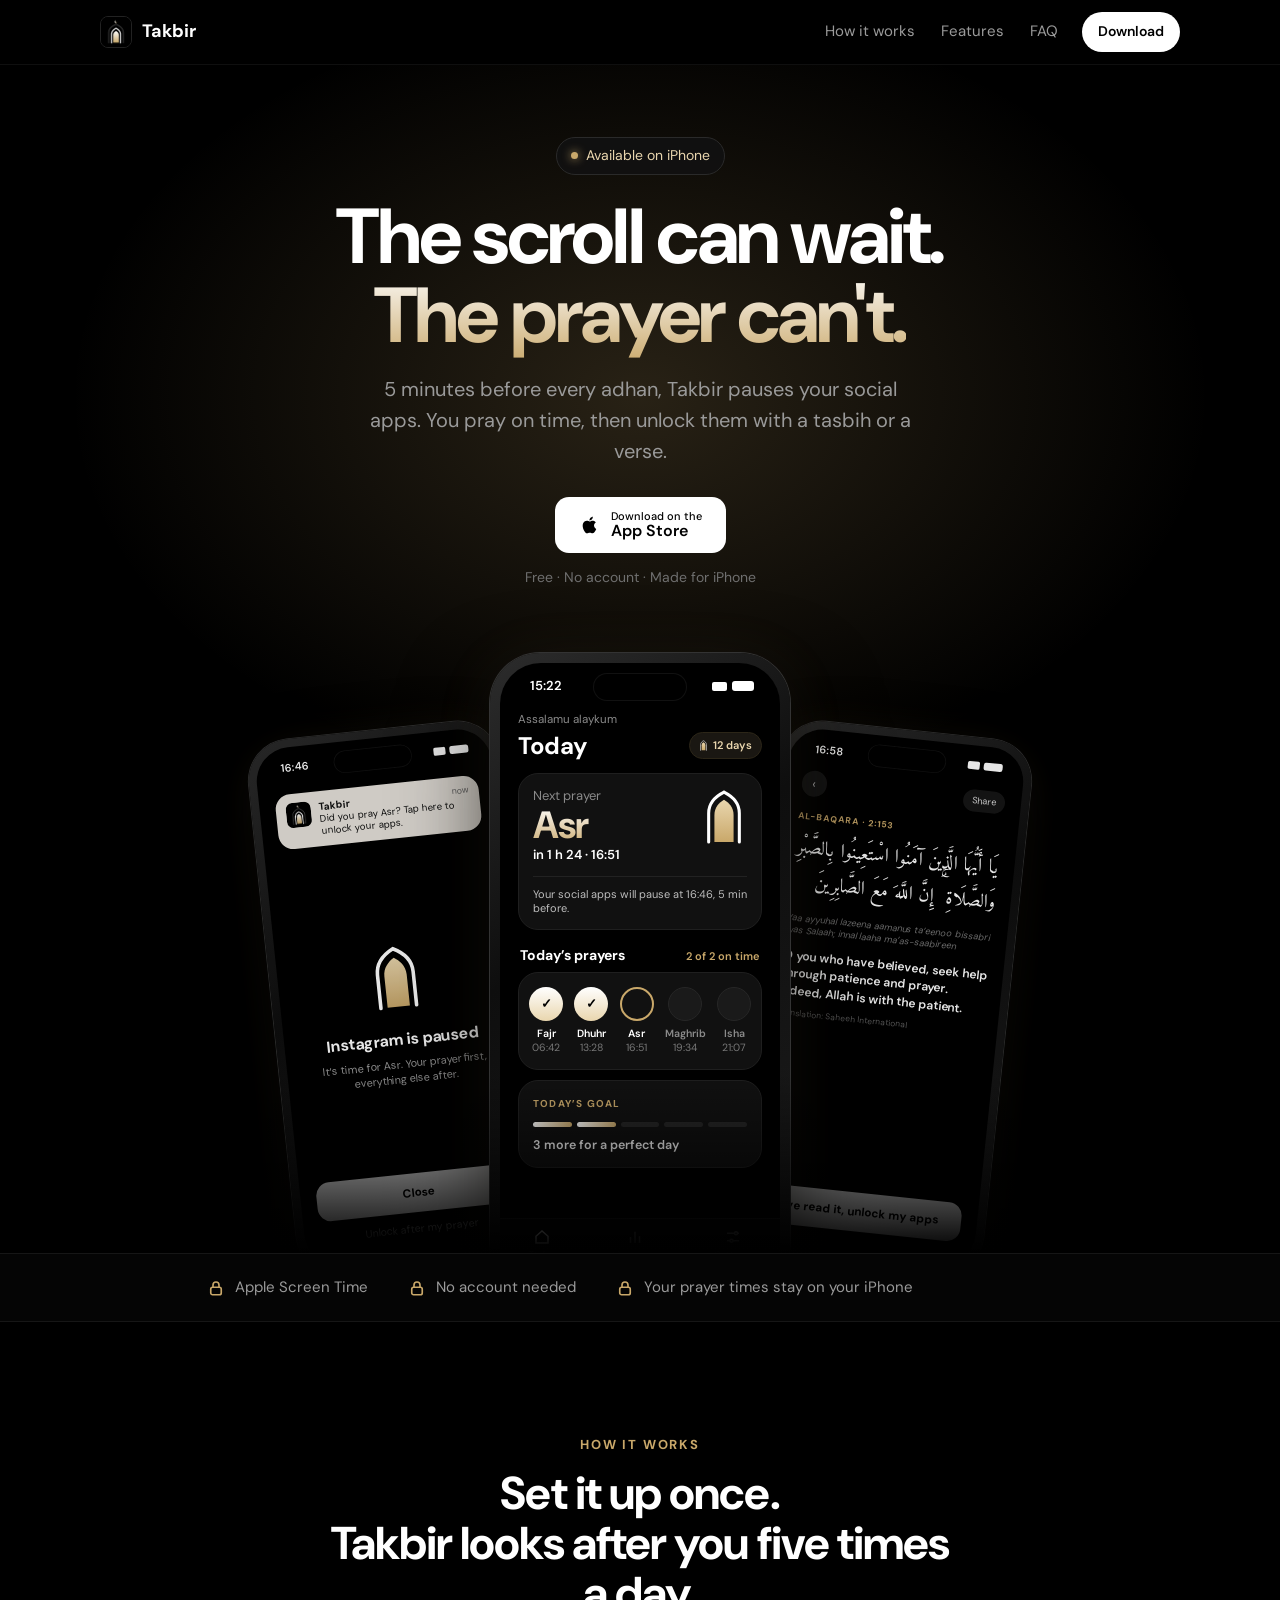
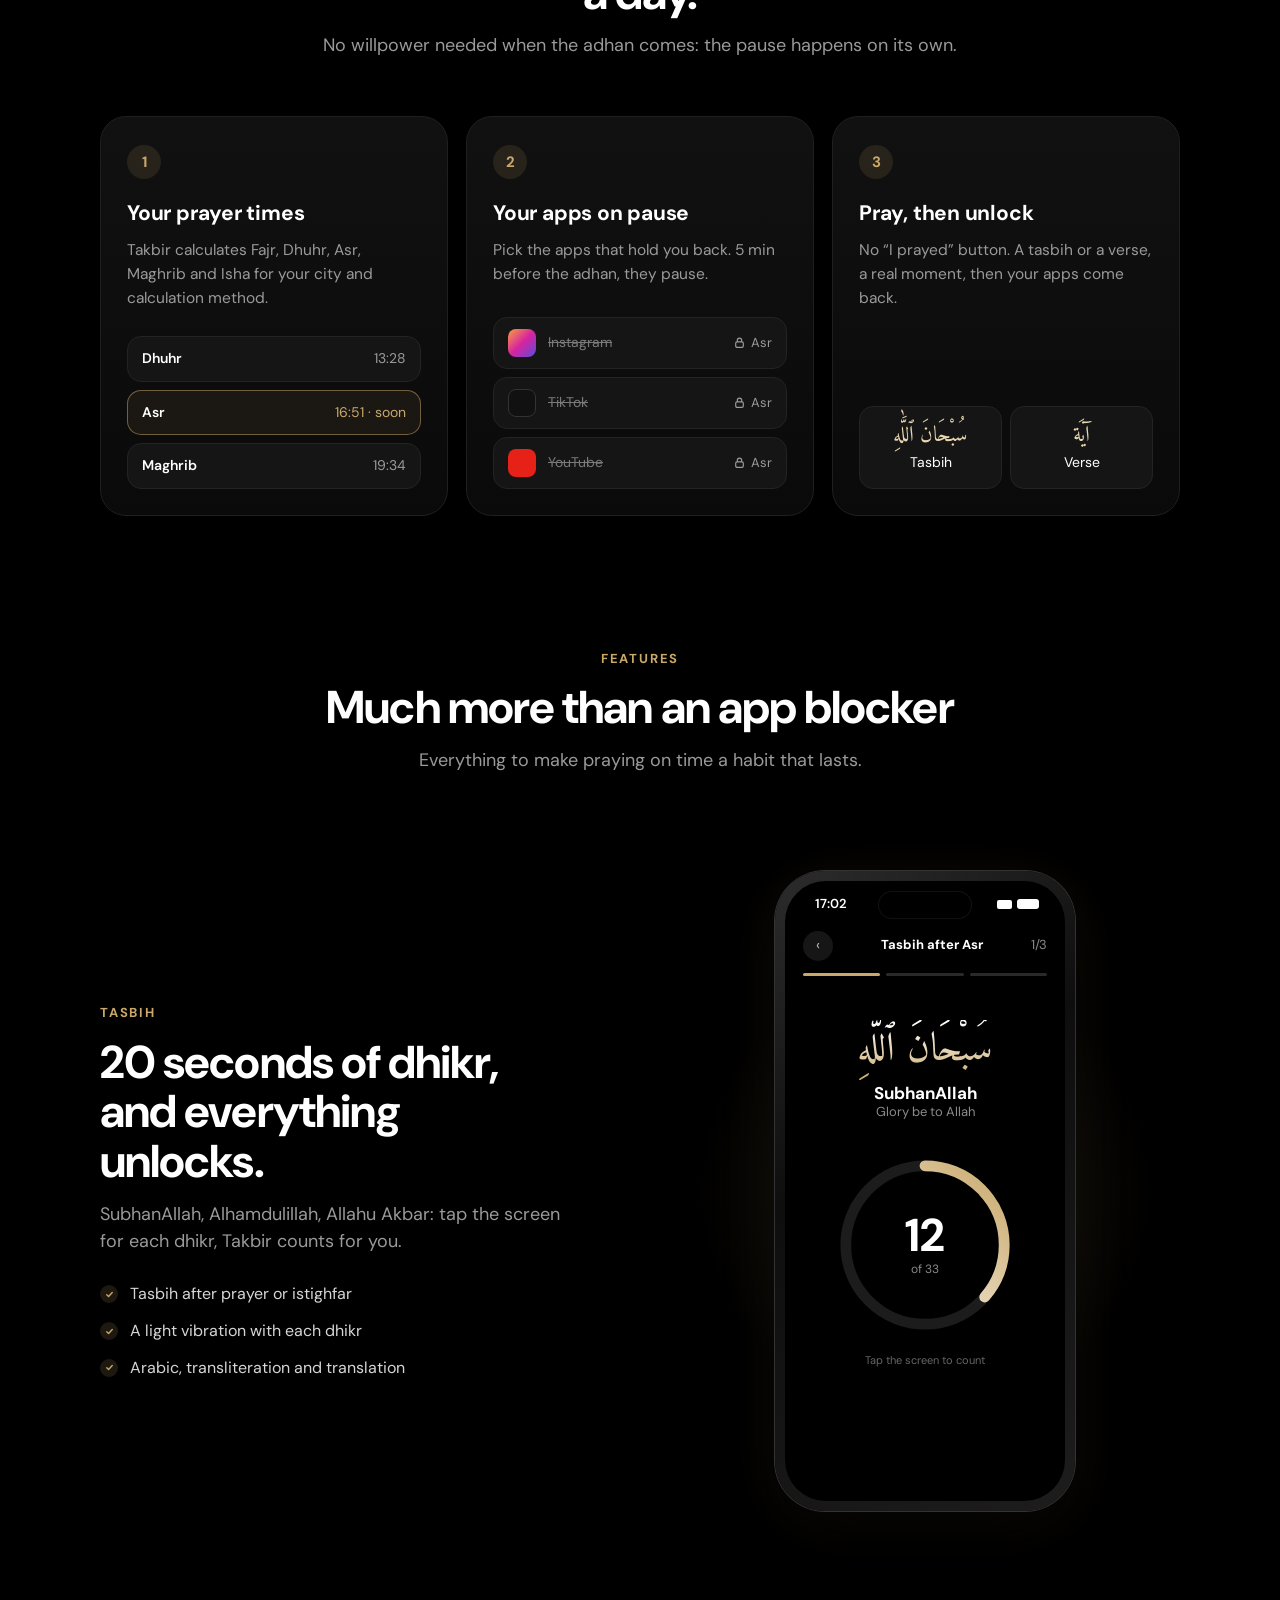
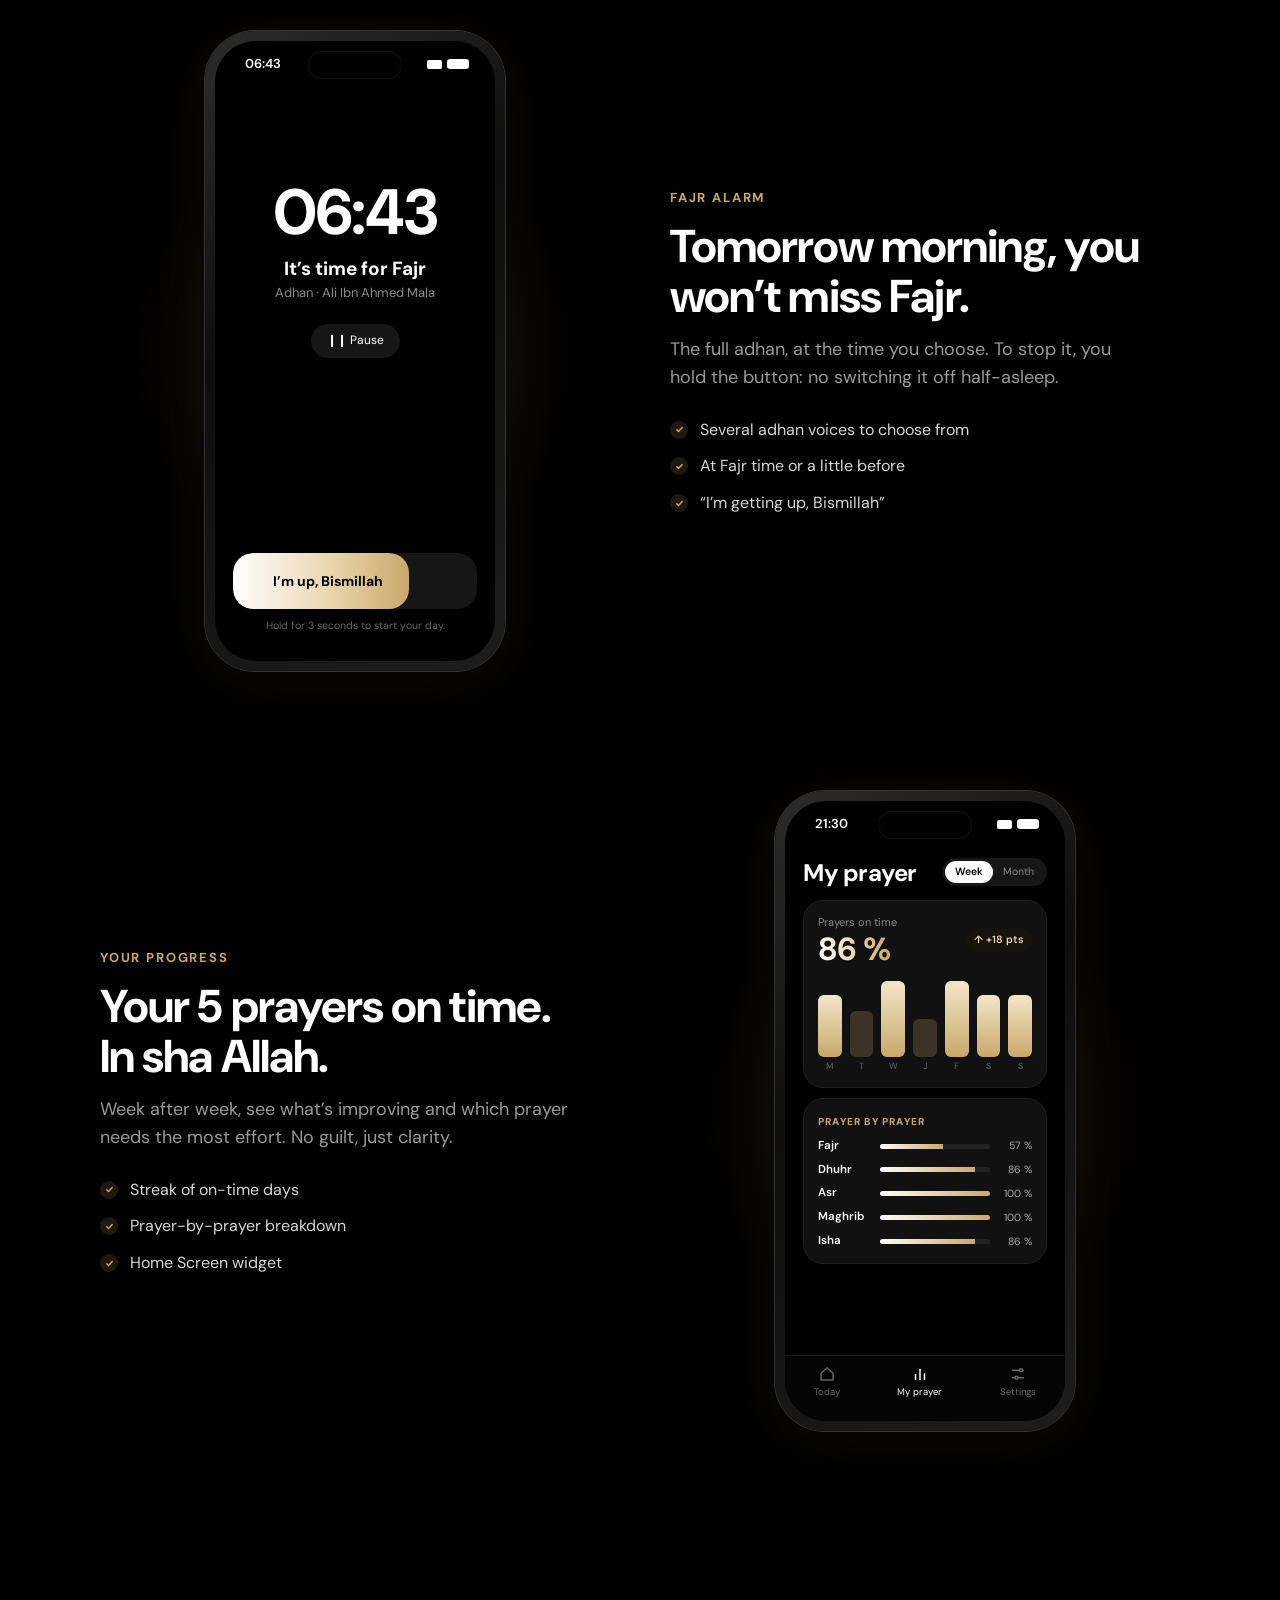
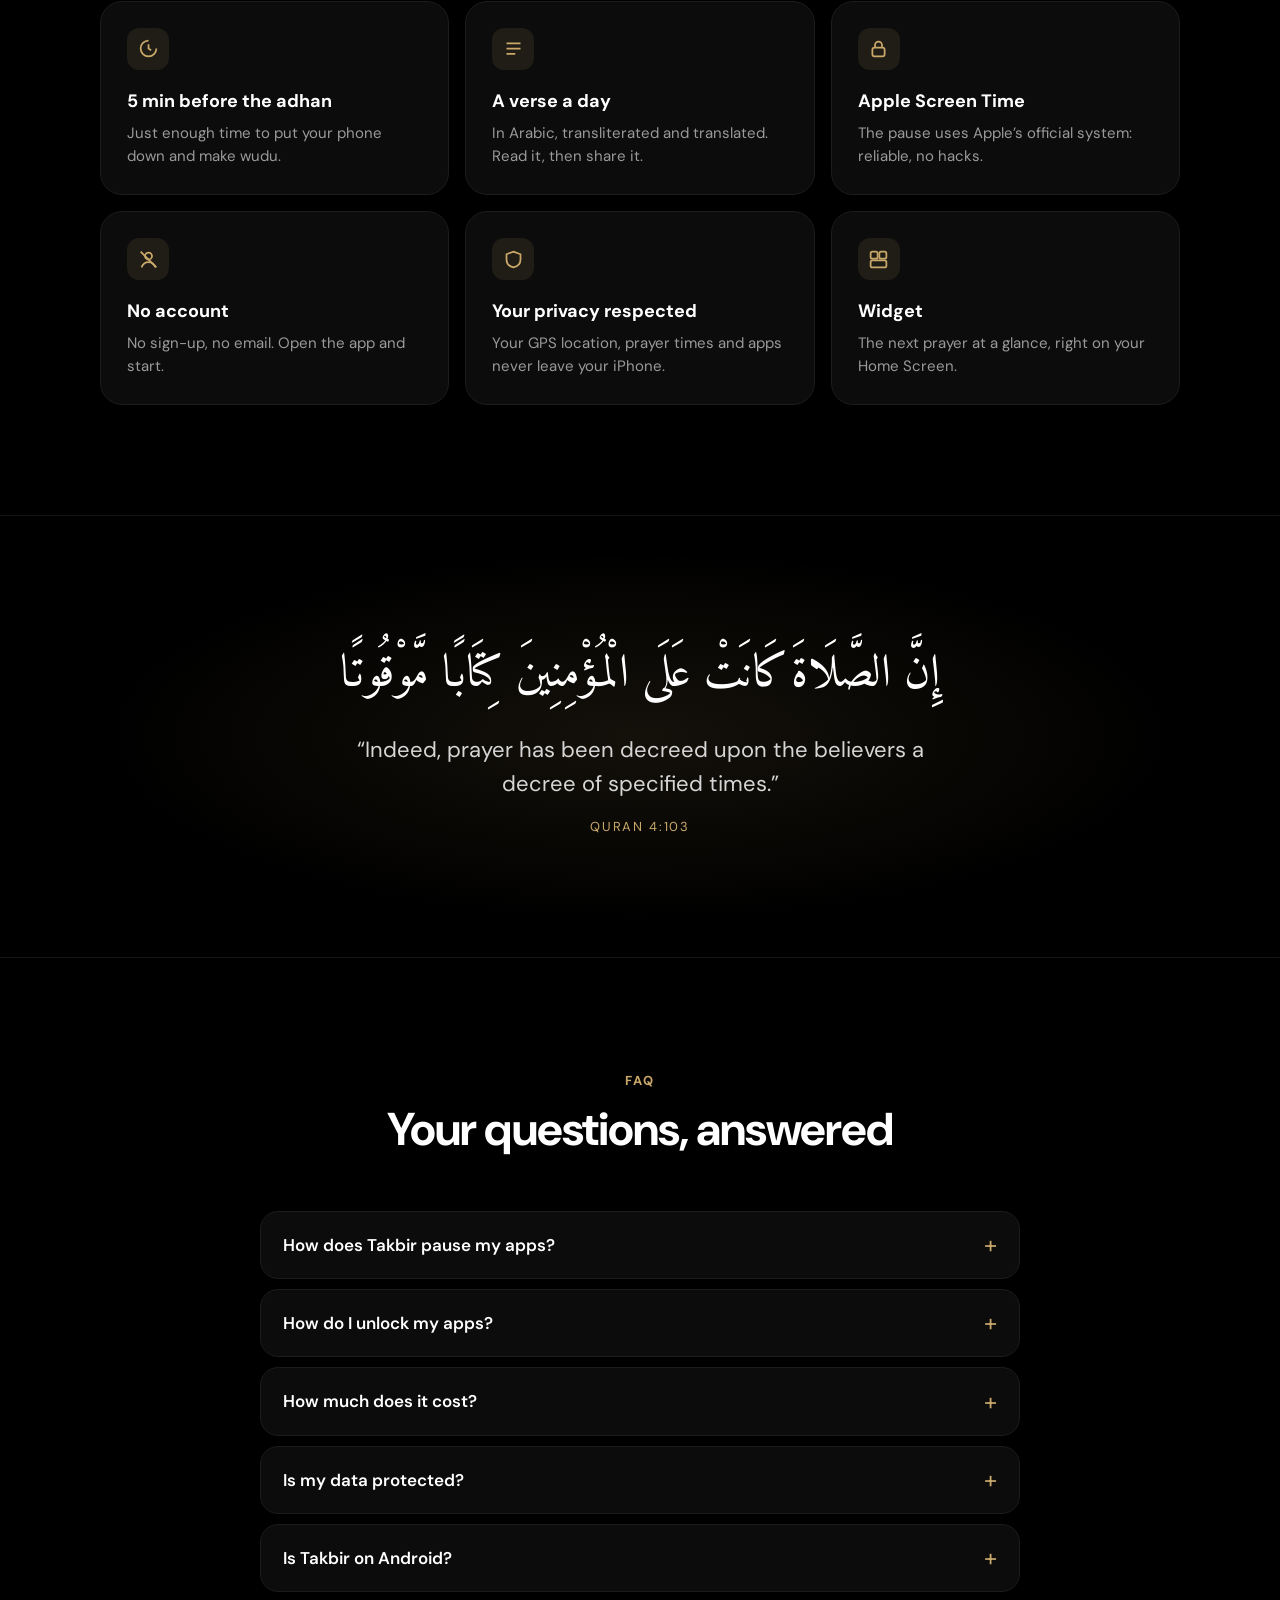
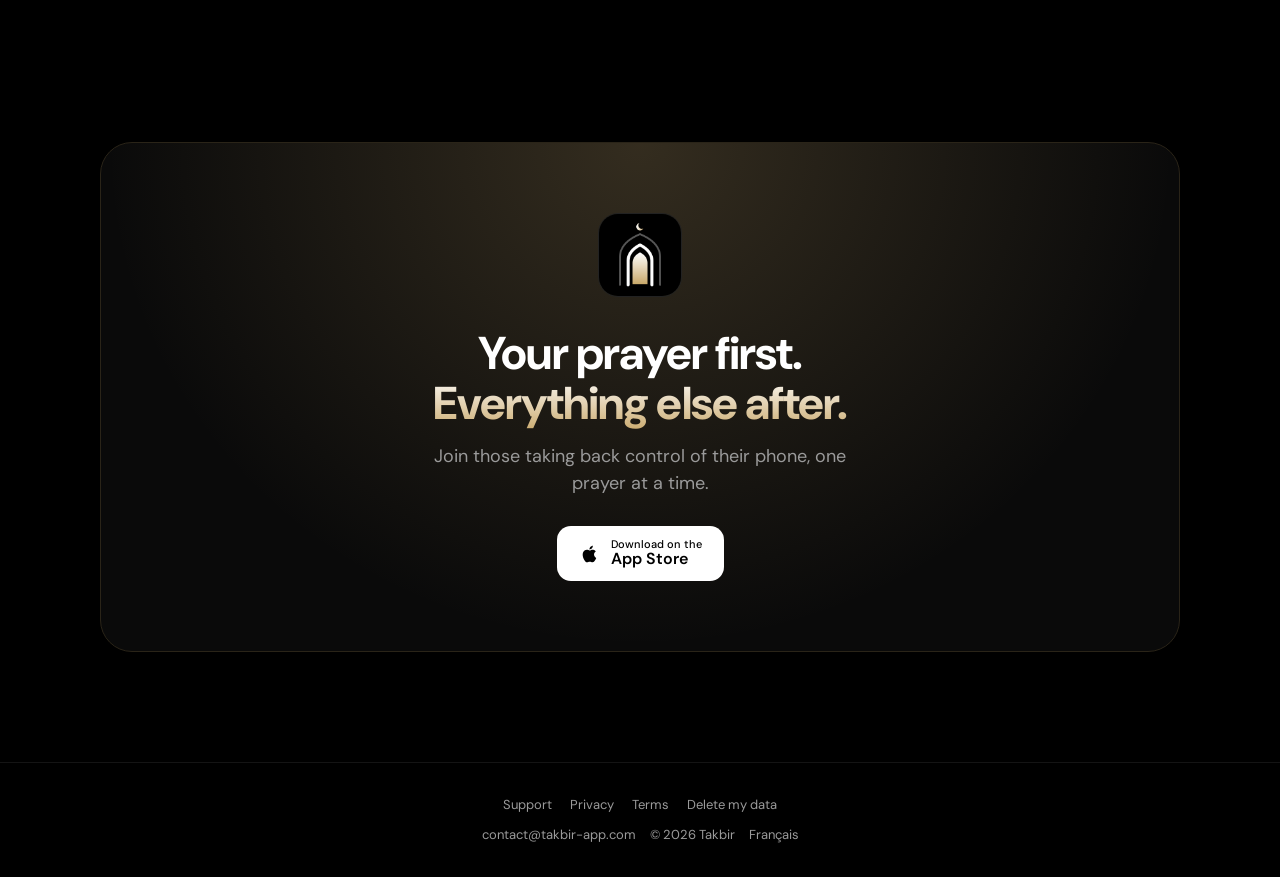
==== commit 6523ef72: "Site et fiche App Store : Takbir est gratuit au lancement Co-Authored-By: Claude Opus 5.5 <noreply@a" ====
--- a/index.html
+++ b/index.html
@@ -63,8 +63,8 @@
           <svg aria-hidden="true"><use href="#apple"/></svg>
           <span><small data-l="fr">Télécharger sur</small><small data-l="en">Download on the</small>App Store</span>
         </a>
-        <p class="note" data-l="fr">7 jours offerts · Sans compte · Pensé pour iPhone</p>
-        <p class="note" data-l="en">7-day free trial · No account · Made for iPhone</p>
+        <p class="note" data-l="fr">Gratuit · Sans compte · Pensé pour iPhone</p>
+        <p class="note" data-l="en">Free · No account · Made for iPhone</p>
       </div>
 
       <div class="hero-phones">
@@ -415,9 +415,9 @@
             <p>After your prayer, do a short tasbih or read the verse of the day. Your apps unlock right away.</p></details>
 
           <details data-l="fr"><summary>Combien ça coûte ?</summary>
-            <p>Tu peux essayer Takbir gratuitement pendant 7 jours avec l’abonnement annuel. Le prix est affiché dans l’app avant toute validation, et tu peux annuler à tout moment depuis les Réglages de ton iPhone.</p></details>
+            <p>Takbir est gratuit, avec toutes ses fonctionnalités. Pas d’abonnement, pas de publicité.</p></details>
           <details data-l="en"><summary>How much does it cost?</summary>
-            <p>You can try Takbir free for 7 days with the yearly plan. The price is shown in the app before you confirm, and you can cancel anytime from your iPhone Settings.</p></details>
+            <p>Takbir is free, with all its features. No subscription, no ads.</p></details>
 
           <details data-l="fr"><summary>Mes données sont-elles protégées ?</summary>
             <p>Oui. Ta position, tes horaires de prière et les apps que tu choisis restent sur ton iPhone. Il n’y a pas de compte à créer. Tous les détails sont dans la <a href="privacy.html">politique de confidentialité</a>.</p></details>
